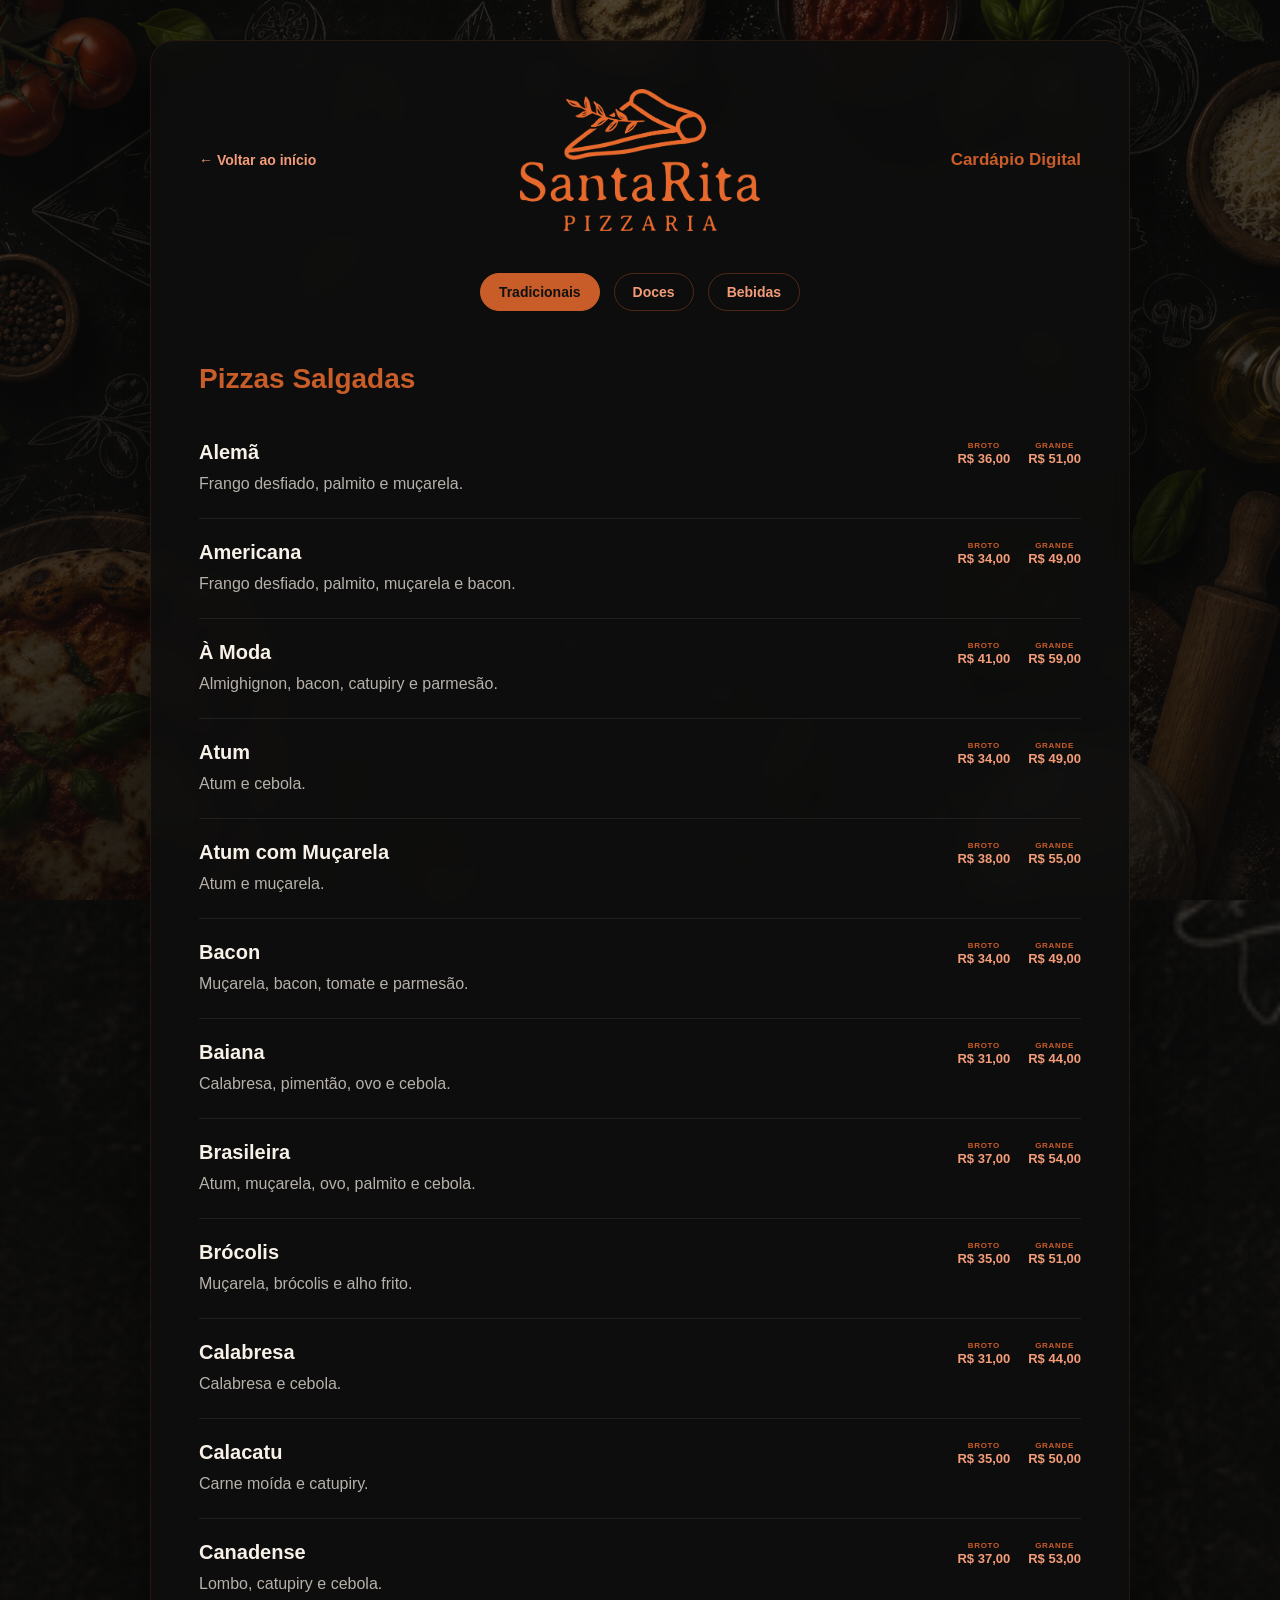
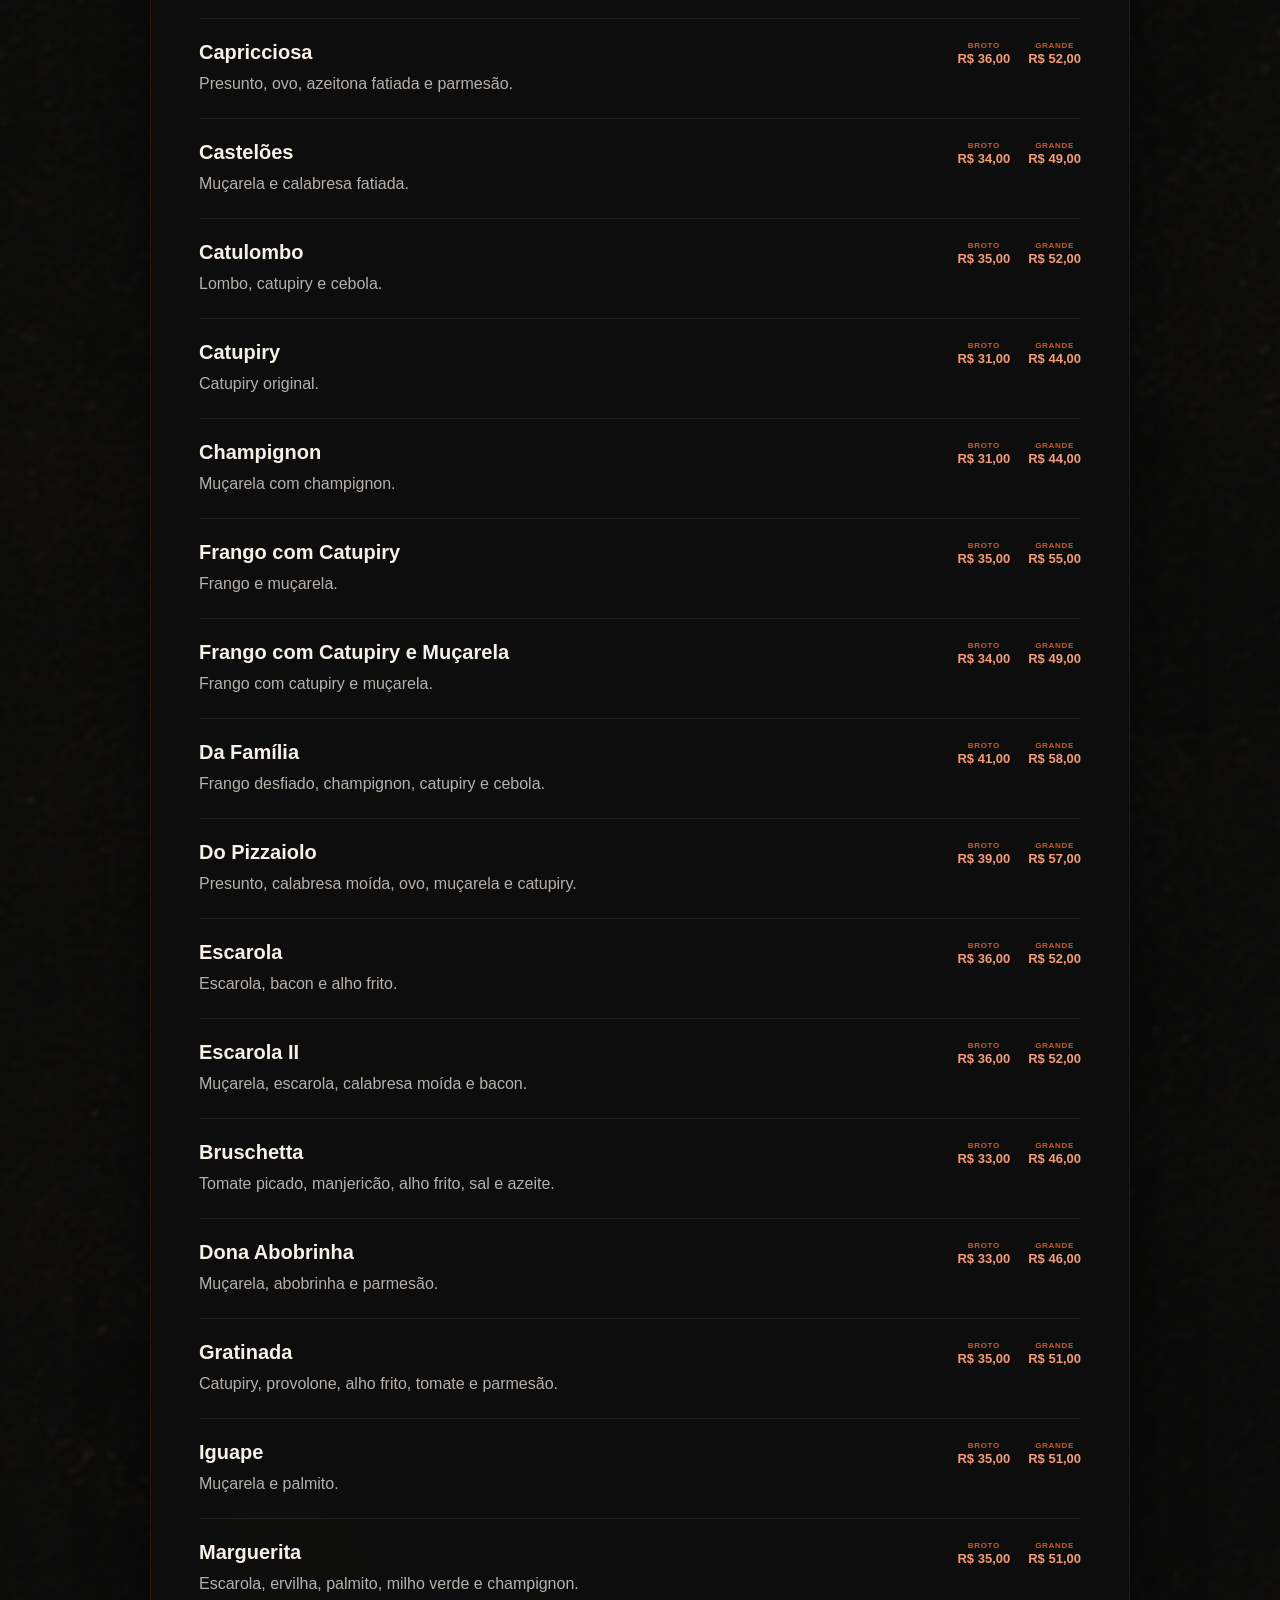
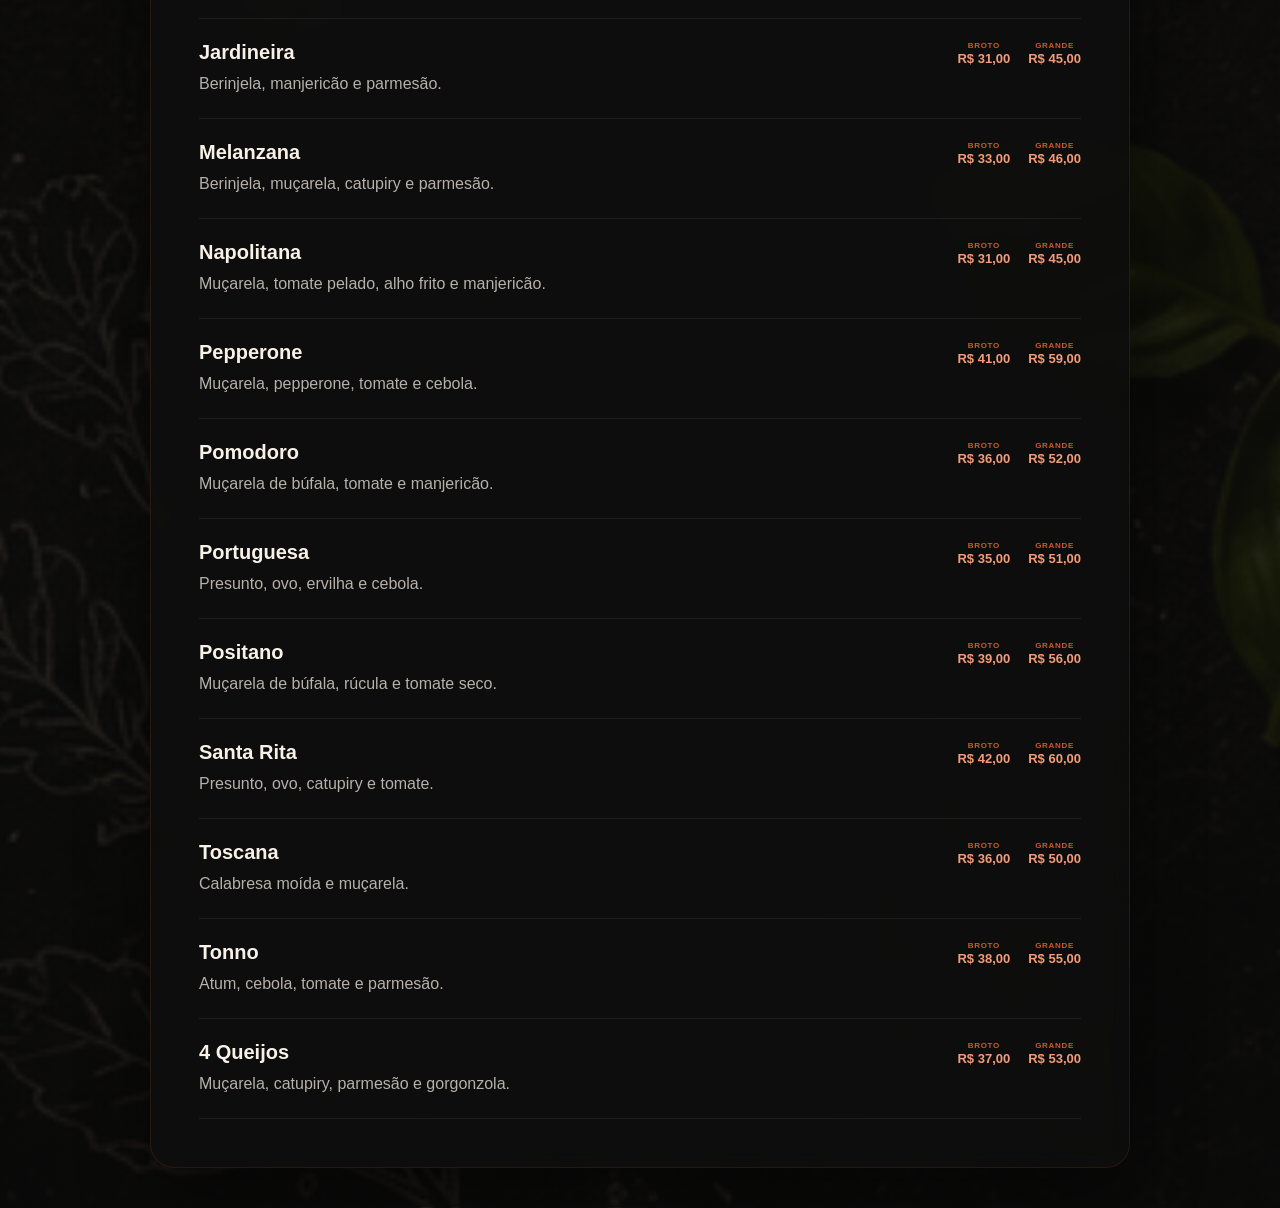
==== cardapio.html @ 5cc0e749 "Add files via upload" ====
<!DOCTYPE html>
<html lang="pt-BR">
<head>
    <meta charset="UTF-8">
    <meta name="viewport" content="width=device-width, initial-scale=1.0">
    <title>Cardápio | Santa Rita Pizzaria</title>
    <link rel="stylesheet" href="css/style.css">
    <link rel="icon" type="image/png" href="img/favicon.png">
</head>
<body>

    <main class="menu-page">
        <section class="menu-card">

            <header class="menu-header">
                <a href="index.html" class="back-link">← Voltar ao início</a>

                <img src="img/logo-branca.png" alt="Logo Pizzaria Santa Rita" class="menu-logo">

                <h1>Cardápio Digital</h1>
            </header>

            <nav class="menu-categories" aria-label="Categorias do cardápio">
                <button class="category-btn active" data-category="tradicionais">Tradicionais</button>
                <button class="category-btn" data-category="doces">Doces</button>
                <button class="category-btn" data-category="bebidas">Bebidas</button>
            </nav>

            <section id="tradicionais" class="menu-section active-section">

                <h2>Pizzas Salgadas</h2>

                <!-- Alemã -->
                <article class="menu-item">
                    <div class="menu-info">
                        <h3>Alemã</h3>
                        <p>Frango desfiado, palmito e muçarela.</p>
                    </div>

                    <div class="price-column">
                        <div class="price-box">
                            <small>Broto</small>
                            <strong>R$ 36,00</strong>
                        </div>

                        <div class="price-box">
                            <small>Grande</small>
                            <strong>R$ 51,00</strong>
                        </div>
                    </div>
                </article>

                <!-- Americana -->
                <article class="menu-item">
                    <div class="menu-info">
                        <h3>Americana</h3>
                        <p>Frango desfiado, palmito, muçarela e bacon.</p>
                    </div>

                    <div class="price-column">
                        <div class="price-box">
                            <small>Broto</small>
                            <strong>R$ 34,00</strong>
                        </div>

                        <div class="price-box">
                            <small>Grande</small>
                            <strong>R$ 49,00</strong>
                        </div>
                    </div>
                </article>

                <!-- À Moda -->
                <article class="menu-item">
                    <div class="menu-info">
                        <h3>À Moda</h3>
                        <p>Almighignon, bacon, catupiry e parmesão.</p>
                    </div>

                    <div class="price-column">
                        <div class="price-box">
                            <small>Broto</small>
                            <strong>R$ 41,00</strong>
                        </div>

                        <div class="price-box">
                            <small>Grande</small>
                            <strong>R$ 59,00</strong>
                        </div>
                    </div>
                </article>

                <!-- Atum -->
                <article class="menu-item">
                    <div class="menu-info">
                        <h3>Atum</h3>
                        <p>Atum e cebola.</p>
                    </div>

                    <div class="price-column">
                        <div class="price-box">
                            <small>Broto</small>
                            <strong>R$ 34,00</strong>
                        </div>

                        <div class="price-box">
                            <small>Grande</small>
                            <strong>R$ 49,00</strong>
                        </div>
                    </div>
                </article>

                <!-- Atum com Muçarela -->
                <article class="menu-item">
                    <div class="menu-info">
                        <h3>Atum com Muçarela</h3>
                        <p>Atum e muçarela.</p>
                    </div>

                    <div class="price-column">
                        <div class="price-box">
                            <small>Broto</small>
                            <strong>R$ 38,00</strong>
                        </div>

                        <div class="price-box">
                            <small>Grande</small>
                            <strong>R$ 55,00</strong>
                        </div>
                    </div>
                </article>

                <!-- Bacon -->
                <article class="menu-item">
                    <div class="menu-info">
                        <h3>Bacon</h3>
                        <p>Muçarela, bacon, tomate e parmesão.</p>
                    </div>

                    <div class="price-column">
                        <div class="price-box">
                            <small>Broto</small>
                            <strong>R$ 34,00</strong>
                        </div>

                        <div class="price-box">
                            <small>Grande</small>
                            <strong>R$ 49,00</strong>
                        </div>
                    </div>
                </article>

                <!-- Baiana -->
                <article class="menu-item">
                    <div class="menu-info">
                        <h3>Baiana</h3>
                        <p>Calabresa, pimentão, ovo e cebola.</p>
                    </div>

                    <div class="price-column">
                        <div class="price-box">
                            <small>Broto</small>
                            <strong>R$ 31,00</strong>
                        </div>

                        <div class="price-box">
                            <small>Grande</small>
                            <strong>R$ 44,00</strong>
                        </div>
                    </div>
                </article>

                <!-- Brasileira -->
                <article class="menu-item">
                    <div class="menu-info">
                        <h3>Brasileira</h3>
                        <p>Atum, muçarela, ovo, palmito e cebola.</p>
                    </div>

                    <div class="price-column">
                        <div class="price-box">
                            <small>Broto</small>
                            <strong>R$ 37,00</strong>
                        </div>

                        <div class="price-box">
                            <small>Grande</small>
                            <strong>R$ 54,00</strong>
                        </div>
                    </div>
                </article>

                <!-- Brócolis -->
                <article class="menu-item">
                    <div class="menu-info">
                        <h3>Brócolis</h3>
                        <p>Muçarela, brócolis e alho frito.</p>
                    </div>

                    <div class="price-column">
                        <div class="price-box">
                            <small>Broto</small>
                            <strong>R$ 35,00</strong>
                        </div>

                        <div class="price-box">
                            <small>Grande</small>
                            <strong>R$ 51,00</strong>
                        </div>
                    </div>
                </article>

                <!-- Calabresa -->
                <article class="menu-item">
                    <div class="menu-info">
                        <h3>Calabresa</h3>
                        <p>Calabresa e cebola.</p>
                    </div>

                    <div class="price-column">
                        <div class="price-box">
                            <small>Broto</small>
                            <strong>R$ 31,00</strong>
                        </div>

                        <div class="price-box">
                            <small>Grande</small>
                            <strong>R$ 44,00</strong>
                        </div>
                    </div>
                </article>

                <!-- Calacatu -->
                <article class="menu-item">
                    <div class="menu-info">
                        <h3>Calacatu</h3>
                        <p>Carne moída e catupiry.</p>
                    </div>

                    <div class="price-column">
                        <div class="price-box">
                            <small>Broto</small>
                            <strong>R$ 35,00</strong>
                        </div>

                        <div class="price-box">
                            <small>Grande</small>
                            <strong>R$ 50,00</strong>
                        </div>
                    </div>
                </article>

                <!-- Canadense -->
                <article class="menu-item">
                    <div class="menu-info">
                        <h3>Canadense</h3>
                        <p>Lombo, catupiry e cebola.</p>
                    </div>

                    <div class="price-column">
                        <div class="price-box">
                            <small>Broto</small>
                            <strong>R$ 37,00</strong>
                        </div>

                        <div class="price-box">
                            <small>Grande</small>
                            <strong>R$ 53,00</strong>
                        </div>
                    </div>
                </article>

                <!-- Capricciosa -->
                <article class="menu-item">
                    <div class="menu-info">
                        <h3>Capricciosa</h3>
                        <p>Presunto, ovo, azeitona fatiada e parmesão.</p>
                    </div>

                    <div class="price-column">
                        <div class="price-box">
                            <small>Broto</small>
                            <strong>R$ 36,00</strong>
                        </div>

                        <div class="price-box">
                            <small>Grande</small>
                            <strong>R$ 52,00</strong>
                        </div>
                    </div>
                </article>

                <!-- Castelões -->
                <article class="menu-item">
                    <div class="menu-info">
                        <h3>Castelões</h3>
                        <p>Muçarela e calabresa fatiada.</p>
                    </div>

                    <div class="price-column">
                        <div class="price-box">
                            <small>Broto</small>
                            <strong>R$ 34,00</strong>
                        </div>

                        <div class="price-box">
                            <small>Grande</small>
                            <strong>R$ 49,00</strong>
                        </div>
                    </div>
                </article>

                <!-- Catulombo -->
                <article class="menu-item">
                    <div class="menu-info">
                        <h3>Catulombo</h3>
                        <p>Lombo, catupiry e cebola.</p>
                    </div>

                    <div class="price-column">
                        <div class="price-box">
                            <small>Broto</small>
                            <strong>R$ 35,00</strong>
                        </div>

                        <div class="price-box">
                            <small>Grande</small>
                            <strong>R$ 52,00</strong>
                        </div>
                    </div>
                </article>

                <!-- Catupiry -->
                <article class="menu-item">
                    <div class="menu-info">
                        <h3>Catupiry</h3>
                        <p>Catupiry original.</p>
                    </div>

                    <div class="price-column">
                        <div class="price-box">
                            <small>Broto</small>
                            <strong>R$ 31,00</strong>
                        </div>

                        <div class="price-box">
                            <small>Grande</small>
                            <strong>R$ 44,00</strong>
                        </div>
                    </div>
                </article>

                <!-- Champignon -->
                <article class="menu-item">
                    <div class="menu-info">
                        <h3>Champignon</h3>
                        <p>Muçarela com champignon.</p>
                    </div>

                    <div class="price-column">
                        <div class="price-box">
                            <small>Broto</small>
                            <strong>R$ 31,00</strong>
                        </div>

                        <div class="price-box">
                            <small>Grande</small>
                            <strong>R$ 44,00</strong>
                        </div>
                    </div>
                </article>

                <!-- Frango com Catupiry -->
                <article class="menu-item">
                    <div class="menu-info">
                        <h3>Frango com Catupiry</h3>
                        <p>Frango e muçarela.</p>
                    </div>

                    <div class="price-column">
                        <div class="price-box">
                            <small>Broto</small>
                            <strong>R$ 35,00</strong>
                        </div>

                        <div class="price-box">
                            <small>Grande</small>
                            <strong>R$ 55,00</strong>
                        </div>
                    </div>
                </article>

                <!-- Frango com Catupiry e Muçarela -->
                <article class="menu-item">
                    <div class="menu-info">
                        <h3>Frango com Catupiry e Muçarela</h3>
                        <p>Frango com catupiry e muçarela.</p>
                    </div>

                    <div class="price-column">
                        <div class="price-box">
                            <small>Broto</small>
                            <strong>R$ 34,00</strong>
                        </div>

                        <div class="price-box">
                            <small>Grande</small>
                            <strong>R$ 49,00</strong>
                        </div>
                    </div>
                </article>

                <!-- Da Família -->
                <article class="menu-item">
                    <div class="menu-info">
                        <h3>Da Família</h3>
                        <p>Frango desfiado, champignon, catupiry e cebola.</p>
                    </div>

                    <div class="price-column">
                        <div class="price-box">
                            <small>Broto</small>
                            <strong>R$ 41,00</strong>
                        </div>

                        <div class="price-box">
                            <small>Grande</small>
                            <strong>R$ 58,00</strong>
                        </div>
                    </div>
                </article>

                <!-- Do Pizzaiolo -->
                <article class="menu-item">
                    <div class="menu-info">
                        <h3>Do Pizzaiolo</h3>
                        <p>Presunto, calabresa moída, ovo, muçarela e catupiry.</p>
                    </div>

                    <div class="price-column">
                        <div class="price-box">
                            <small>Broto</small>
                            <strong>R$ 39,00</strong>
                        </div>

                        <div class="price-box">
                            <small>Grande</small>
                            <strong>R$ 57,00</strong>
                        </div>
                    </div>
                </article>

                <!-- Escarola -->
                <article class="menu-item">
                    <div class="menu-info">
                        <h3>Escarola</h3>
                        <p>Escarola, bacon e alho frito.</p>
                    </div>

                    <div class="price-column">
                        <div class="price-box">
                            <small>Broto</small>
                            <strong>R$ 36,00</strong>
                        </div>

                        <div class="price-box">
                            <small>Grande</small>
                            <strong>R$ 52,00</strong>
                        </div>
                    </div>
                </article>

                <!-- Escarola II -->
                <article class="menu-item">
                    <div class="menu-info">
                        <h3>Escarola II</h3>
                        <p>Muçarela, escarola, calabresa moída e bacon.</p>
                    </div>

                    <div class="price-column">
                        <div class="price-box">
                            <small>Broto</small>
                            <strong>R$ 36,00</strong>
                        </div>

                        <div class="price-box">
                            <small>Grande</small>
                            <strong>R$ 52,00</strong>
                        </div>
                    </div>
                </article>

                <!-- Bruschetta -->
                <article class="menu-item">
                    <div class="menu-info">
                        <h3>Bruschetta</h3>
                        <p>Tomate picado, manjericão, alho frito, sal e azeite.</p>
                    </div>

                    <div class="price-column">
                        <div class="price-box">
                            <small>Broto</small>
                            <strong>R$ 33,00</strong>
                        </div>

                        <div class="price-box">
                            <small>Grande</small>
                            <strong>R$ 46,00</strong>
                        </div>
                    </div>
                </article>

                <!-- Dona Abobrinha -->
                <article class="menu-item">
                    <div class="menu-info">
                        <h3>Dona Abobrinha</h3>
                        <p>Muçarela, abobrinha e parmesão.</p>
                    </div>

                    <div class="price-column">
                        <div class="price-box">
                            <small>Broto</small>
                            <strong>R$ 33,00</strong>
                        </div>

                        <div class="price-box">
                            <small>Grande</small>
                            <strong>R$ 46,00</strong>
                        </div>
                    </div>
                </article>

                <!-- Gratinada -->
                <article class="menu-item">
                    <div class="menu-info">
                        <h3>Gratinada</h3>
                        <p>Catupiry, provolone, alho frito, tomate e parmesão.</p>
                    </div>

                    <div class="price-column">
                        <div class="price-box">
                            <small>Broto</small>
                            <strong>R$ 35,00</strong>
                        </div>

                        <div class="price-box">
                            <small>Grande</small>
                            <strong>R$ 51,00</strong>
                        </div>
                    </div>
                </article>

                <!-- Iguape -->
                <article class="menu-item">
                    <div class="menu-info">
                        <h3>Iguape</h3>
                        <p>Muçarela e palmito.</p>
                    </div>

                    <div class="price-column">
                        <div class="price-box">
                            <small>Broto</small>
                            <strong>R$ 35,00</strong>
                        </div>

                        <div class="price-box">
                            <small>Grande</small>
                            <strong>R$ 51,00</strong>
                        </div>
                    </div>
                </article>

                <!-- Marguerita -->
                <article class="menu-item">
                    <div class="menu-info">
                        <h3>Marguerita</h3>
                        <p>Escarola, ervilha, palmito, milho verde e champignon.</p>
                    </div>

                    <div class="price-column">
                        <div class="price-box">
                            <small>Broto</small>
                            <strong>R$ 35,00</strong>
                        </div>

                        <div class="price-box">
                            <small>Grande</small>
                            <strong>R$ 51,00</strong>
                        </div>
                    </div>
                </article>

                <!-- Jardineira -->
                <article class="menu-item">
                    <div class="menu-info">
                        <h3>Jardineira</h3>
                        <p>Berinjela, manjericão e parmesão.</p>
                    </div>

                    <div class="price-column">
                        <div class="price-box">
                            <small>Broto</small>
                            <strong>R$ 31,00</strong>
                        </div>

                        <div class="price-box">
                            <small>Grande</small>
                            <strong>R$ 45,00</strong>
                        </div>
                    </div>
                </article>

                <!-- Melanzana -->
                <article class="menu-item">
                    <div class="menu-info">
                        <h3>Melanzana</h3>
                        <p>Berinjela, muçarela, catupiry e parmesão.</p>
                    </div>

                    <div class="price-column">
                        <div class="price-box">
                            <small>Broto</small>
                            <strong>R$ 33,00</strong>
                        </div>

                        <div class="price-box">
                            <small>Grande</small>
                            <strong>R$ 46,00</strong>
                        </div>
                    </div>
                </article>

                <!-- Napolitana -->
                <article class="menu-item">
                    <div class="menu-info">
                        <h3>Napolitana</h3>
                        <p>Muçarela, tomate pelado, alho frito e manjericão.</p>
                    </div>

                    <div class="price-column">
                        <div class="price-box">
                            <small>Broto</small>
                            <strong>R$ 31,00</strong>
                        </div>

                        <div class="price-box">
                            <small>Grande</small>
                            <strong>R$ 45,00</strong>
                        </div>
                    </div>
                </article>

                <!-- Pepperone -->
                <article class="menu-item">
                    <div class="menu-info">
                        <h3>Pepperone</h3>
                        <p>Muçarela, pepperone, tomate e cebola.</p>
                    </div>

                    <div class="price-column">
                        <div class="price-box">
                            <small>Broto</small>
                            <strong>R$ 41,00</strong>
                        </div>

                        <div class="price-box">
                            <small>Grande</small>
                            <strong>R$ 59,00</strong>
                        </div>
                    </div>
                </article>

                <!-- Pomodoro -->
                <article class="menu-item">
                    <div class="menu-info">
                        <h3>Pomodoro</h3>
                        <p>Muçarela de búfala, tomate e manjericão.</p>
                    </div>

                    <div class="price-column">
                        <div class="price-box">
                            <small>Broto</small>
                            <strong>R$ 36,00</strong>
                        </div>

                        <div class="price-box">
                            <small>Grande</small>
                            <strong>R$ 52,00</strong>
                        </div>
                    </div>
                </article>

                <!-- Portuguesa -->
                <article class="menu-item">
                    <div class="menu-info">
                        <h3>Portuguesa</h3>
                        <p>Presunto, ovo, ervilha e cebola.</p>
                    </div>

                    <div class="price-column">
                        <div class="price-box">
                            <small>Broto</small>
                            <strong>R$ 35,00</strong>
                        </div>

                        <div class="price-box">
                            <small>Grande</small>
                            <strong>R$ 51,00</strong>
                        </div>
                    </div>
                </article>

                <!-- Positano -->
                <article class="menu-item">
                    <div class="menu-info">
                        <h3>Positano</h3>
                        <p>Muçarela de búfala, rúcula e tomate seco.</p>
                    </div>

                    <div class="price-column">
                        <div class="price-box">
                            <small>Broto</small>
                            <strong>R$ 39,00</strong>
                        </div>

                        <div class="price-box">
                            <small>Grande</small>
                            <strong>R$ 56,00</strong>
                        </div>
                    </div>
                </article>

                <!-- Santa Rita -->
                <article class="menu-item">
                    <div class="menu-info">
                        <h3>Santa Rita</h3>
                        <p>Presunto, ovo, catupiry e tomate.</p>
                    </div>

                    <div class="price-column">
                        <div class="price-box">
                            <small>Broto</small>
                            <strong>R$ 42,00</strong>
                        </div>

                        <div class="price-box">
                            <small>Grande</small>
                            <strong>R$ 60,00</strong>
                        </div>
                    </div>
                </article>

                <!-- Toscana -->
                <article class="menu-item">
                    <div class="menu-info">
                        <h3>Toscana</h3>
                        <p>Calabresa moída e muçarela.</p>
                    </div>

                    <div class="price-column">
                        <div class="price-box">
                            <small>Broto</small>
                            <strong>R$ 36,00</strong>
                        </div>

                        <div class="price-box">
                            <small>Grande</small>
                            <strong>R$ 50,00</strong>
                        </div>
                    </div>
                </article>

                <!-- Tonno -->
                <article class="menu-item">
                    <div class="menu-info">
                        <h3>Tonno</h3>
                        <p>Atum, cebola, tomate e parmesão.</p>
                    </div>

                    <div class="price-column">
                        <div class="price-box">
                            <small>Broto</small>
                            <strong>R$ 38,00</strong>
                        </div>

                        <div class="price-box">
                            <small>Grande</small>
                            <strong>R$ 55,00</strong>
                        </div>
                    </div>
                </article>

                <!-- 4 Queijos -->
                <article class="menu-item">
                    <div class="menu-info">
                        <h3>4 Queijos</h3>
                        <p>Muçarela, catupiry, parmesão e gorgonzola.</p>
                    </div>

                    <div class="price-column">
                        <div class="price-box">
                            <small>Broto</small>
                            <strong>R$ 37,00</strong>
                        </div>

                        <div class="price-box">
                            <small>Grande</small>
                            <strong>R$ 53,00</strong>
                        </div>
                    </div>
                </article>

            </section>

            <!-- DOCES -->

            <section id="doces" class="menu-section">

                <h2>Pizzas Doces</h2>

                <!-- Brigadeiro I -->
                <article class="menu-item">
                    <div class="menu-info">
                        <h3>Brigadeiro I</h3>
                        <p>Chocolate ao leite e granulado.</p>
                    </div>

                    <div class="price-column">

                        <div class="price-box">
                            <small>Broto</small>
                            <strong>R$ 33,00</strong>
                        </div>

                        <div class="price-box">
                            <small>Grande</small>
                            <strong>R$ 47,00</strong>
                        </div>

                    </div>
                </article>

                <!-- Brigadeiro II -->
                <article class="menu-item">
                    <div class="menu-info">
                        <h3>Brigadeiro II</h3>
                        <p>Chocolate branco e granulado.</p>
                    </div>

                    <div class="price-column">

                        <div class="price-box">
                            <small>Broto</small>
                            <strong>R$ 33,00</strong>
                        </div>

                        <div class="price-box">
                            <small>Grande</small>
                            <strong>R$ 47,00</strong>
                        </div>

                    </div>
                </article>

                <!-- Morango II -->
                <article class="menu-item">
                    <div class="menu-info">
                        <h3>Morango II</h3>
                        <p>Chocolate ao leite e morango.</p>
                    </div>

                    <div class="price-column">

                        <div class="price-box">
                            <small>Broto</small>
                            <strong>R$ 38,00</strong>
                        </div>

                        <div class="price-box">
                            <small>Grande</small>
                            <strong>R$ 54,00</strong>
                        </div>

                    </div>
                </article>

                <!-- Chocolate Branco e Morango -->
                <article class="menu-item">
                    <div class="menu-info">
                        <h3>Chocolate Branco e Morango</h3>
                    </div>

                    <div class="price-column">

                        <div class="price-box">
                            <small>Broto</small>
                            <strong>R$ 38,00</strong>
                        </div>

                        <div class="price-box">
                            <small>Grande</small>
                            <strong>R$ 56,00</strong>
                        </div>

                    </div>
                </article>

                <!-- Uva Verde II -->
                <article class="menu-item">
                    <div class="menu-info">
                        <h3>Uva Verde II</h3>
                        <p>Chocolate ao leite e uva.</p>
                    </div>

                    <div class="price-column">

                        <div class="price-box">
                            <small>Broto</small>
                            <strong>R$ 38,00</strong>
                        </div>

                        <div class="price-box">
                            <small>Grande</small>
                            <strong>R$ 56,00</strong>
                        </div>

                    </div>
                </article>

                <!-- Chocolate Branco e Uva -->
                <article class="menu-item">
                    <div class="menu-info">
                        <h3>Chocolate Branco e Uva</h3>
                    </div>

                    <div class="price-column">

                        <div class="price-box">
                            <small>Broto</small>
                            <strong>R$ 40,00</strong>
                        </div>

                        <div class="price-box">
                            <small>Grande</small>
                            <strong>R$ 58,00</strong>
                        </div>

                    </div>
                </article>

                <!-- M&M -->
                <article class="menu-item">
                    <div class="menu-info">
                        <h3>M&amp;M</h3>
                        <p>Chocolate ao leite e M&amp;M.</p>
                    </div>

                    <div class="price-column">

                        <div class="price-box">
                            <small>Broto</small>
                            <strong>R$ 33,00</strong>
                        </div>

                        <div class="price-box">
                            <small>Grande</small>
                            <strong>R$ 47,00</strong>
                        </div>

                    </div>
                </article>

                <!-- Prestígio -->
                <article class="menu-item">
                    <div class="menu-info">
                        <h3>Prestígio</h3>
                        <p>Chocolate ao leite e coco ralado.</p>
                    </div>

                    <div class="price-column">

                        <div class="price-box">
                            <small>Broto</small>
                            <strong>R$ 34,00</strong>
                        </div>

                        <div class="price-box">
                            <small>Grande</small>
                            <strong>R$ 48,00</strong>
                        </div>

                    </div>
                </article>

                <!-- Romeu e Julieta -->
                <article class="menu-item">
                    <div class="menu-info">
                        <h3>Romeu e Julieta</h3>
                        <p>Queijo e goiabada.</p>
                    </div>

                    <div class="price-column">

                        <div class="price-box">
                            <small>Broto</small>
                            <strong>R$ 38,00</strong>
                        </div>

                        <div class="price-box">
                            <small>Grande</small>
                            <strong>R$ 56,00</strong>
                        </div>

                    </div>
                </article>

                <!-- Banana -->
                <article class="menu-item">
                    <div class="menu-info">
                        <h3>Banana</h3>
                        <p>Banana, mel e canela.</p>
                    </div>

                    <div class="price-column">

                        <div class="price-box">
                            <small>Broto</small>
                            <strong>R$ 33,00</strong>
                        </div>

                        <div class="price-box">
                            <small>Grande</small>
                            <strong>R$ 47,00</strong>
                        </div>

                    </div>
                </article>

            </section>

            <!-- BEBIDAS -->

            <section id="bebidas" class="menu-section">

                <h2>Bebidas</h2>

                <!-- NÃO ALCOÓLICAS -->

                <h3 class="drink-subtitle">
                    Não Alcoólicas
                </h3>

                <article class="menu-item">

                    <div class="menu-info">
                        <h3>Água</h3>
                    </div>

                    <div class="price-column">
                        <div class="price-box">
                            <small>Valor</small>
                            <strong>R$ 4,00</strong>
                        </div>
                    </div>

                </article>

                <article class="menu-item">

                    <div class="menu-info">
                        <h3>Fanta Uva 2L</h3>
                    </div>

                    <div class="price-column">
                        <div class="price-box">
                            <small>Valor</small>
                            <strong>R$ 14,00</strong>
                        </div>
                    </div>

                </article>

                <article class="menu-item">

                    <div class="menu-info">
                        <h3>Fanta Laranja 2L</h3>
                    </div>

                    <div class="price-column">
                        <div class="price-box">
                            <small>Valor</small>
                            <strong>R$ 14,00</strong>
                        </div>
                    </div>

                </article>

                <article class="menu-item">

                    <div class="menu-info">
                        <h3>Coca-Cola 2L</h3>
                    </div>

                    <div class="price-column">
                        <div class="price-box">
                            <small>Valor</small>
                            <strong>R$ 16,00</strong>
                        </div>
                    </div>

                </article>

                <article class="menu-item">

                    <div class="menu-info">
                        <h3>Coca-Cola Zero 2L</h3>
                    </div>

                    <div class="price-column">
                        <div class="price-box">
                            <small>Valor</small>
                            <strong>R$ 16,00</strong>
                        </div>
                    </div>

                </article>

                <article class="menu-item">

                    <div class="menu-info">
                        <h3>Tubaína 2L</h3>
                    </div>

                    <div class="price-column">
                        <div class="price-box">
                            <small>Valor</small>
                            <strong>R$ 10,00</strong>
                        </div>
                    </div>

                </article>

                <article class="menu-item">

                    <div class="menu-info">
                        <h3>Dolly 2L</h3>
                    </div>

                    <div class="price-column">
                        <div class="price-box">
                            <small>Valor</small>
                            <strong>R$ 8,50</strong>
                        </div>
                    </div>

                </article>

                <article class="menu-item">

                    <div class="menu-info">
                        <h3>Guaraná Antarctica 2L</h3>
                    </div>

                    <div class="price-column">
                        <div class="price-box">
                            <small>Valor</small>
                            <strong>R$ 14,00</strong>
                        </div>
                    </div>

                </article>

                <article class="menu-item">

                    <div class="menu-info">
                        <h3>Coca-Cola 350ml</h3>
                    </div>

                    <div class="price-column">
                        <div class="price-box">
                            <small>Valor</small>
                            <strong>R$ 7,00</strong>
                        </div>
                    </div>

                </article>

                <article class="menu-item">

                    <div class="menu-info">
                        <h3>Fanta Uva 350ml</h3>
                    </div>

                    <div class="price-column">
                        <div class="price-box">
                            <small>Valor</small>
                            <strong>R$ 6,00</strong>
                        </div>
                    </div>

                </article>

                <article class="menu-item">

                    <div class="menu-info">
                        <h3>Fanta Laranja 350ml</h3>
                    </div>

                    <div class="price-column">
                        <div class="price-box">
                            <small>Valor</small>
                            <strong>R$ 6,00</strong>
                        </div>
                    </div>

                </article>

                <!-- ALCOÓLICAS -->

                <h3 class="drink-subtitle">
                    Alcoólicas
                </h3>

                <article class="menu-item">

                    <div class="menu-info">
                        <h3>Duplo Malte 350ml</h3>
                    </div>

                    <div class="price-column">
                        <div class="price-box">
                            <small>Valor</small>
                            <strong>R$ 8,50</strong>
                        </div>
                    </div>

                </article>

                <article class="menu-item">

                    <div class="menu-info">
                        <h3>Heineken 250ml</h3>
                    </div>

                    <div class="price-column">
                        <div class="price-box">
                            <small>Valor</small>
                            <strong>R$ 8,50</strong>
                        </div>
                    </div>

                </article>

                <article class="menu-item">

                    <div class="menu-info">
                        <h3>Heineken 350ml</h3>
                    </div>

                    <div class="price-column">
                        <div class="price-box">
                            <small>Valor</small>
                            <strong>R$ 9,00</strong>
                        </div>
                    </div>

                </article>

                <article class="menu-item">

                    <div class="menu-info">
                        <h3>Amstel 350ml</h3>
                    </div>

                    <div class="price-column">
                        <div class="price-box">
                            <small>Valor</small>
                            <strong>R$ 6,50</strong>
                        </div>
                    </div>

                </article>

            </section>

        </section>
    </main>

    <script src="js/cardapio.js"></script>
</body>
</html>
---- css/style.css ----
:root {
    --orange: #C95D29;
    --salmon: #F39C79;
    --dark: #292929;
    --light: #F8F1E8;
}

* {
    margin: 0;
    padding: 0;
    box-sizing: border-box;
}

body {
    min-height: 100vh;
    font-family: Arial, Helvetica, sans-serif;
    color: var(--light);
    background:
        linear-gradient(rgba(10, 10, 10, 0.68), rgba(10, 10, 10, 0.82)),
        url("../img/bg.png");
    background-size: cover;
    background-position: center;
    background-repeat: no-repeat;
}

.hub {
    min-height: 100vh;
    display: flex;
    align-items: center;
    justify-content: center;
    padding: 24px;
}

.hub-card {
    width: 100%;
    max-width: 430px;
    min-height: 620px;
    padding: 52px 28px 42px;
    text-align: center;
    background: rgba(14, 14, 14, 0.88);
    border: 1px solid rgba(201, 93, 41, 0.14);
    border-radius: 22px;
    backdrop-filter: blur(10px);
    box-shadow: 0 28px 70px rgba(0, 0, 0, 0.45);
}

.logo {
    width: 270px;
    max-width: 100%;
    margin-bottom: 32px;
    filter:
        brightness(0)
        saturate(100%)
        invert(48%)
        sepia(54%)
        saturate(1522%)
        hue-rotate(343deg)
        brightness(94%)
        contrast(92%);
}

.subtitle {
    margin-bottom: 58px;
    color: var(--orange);
    font-size: 16px;
    font-weight: 600;
    line-height: 1.4;
}

.main-button {
    display: block;
    width: 100%;
    padding: 18px 20px;
    margin-bottom: 64px;
    border-radius: 14px;
    background: var(--orange);
    color: #161616;
    font-size: 17px;
    font-weight: 800;
    letter-spacing: 1px;
    text-decoration: none;
    text-transform: uppercase;
    box-shadow: 0 10px 24px rgba(201, 93, 41, 0.18);
    transition: 0.2s ease;
}

.main-button:hover {
    background: var(--orange);
    color: #101010;
    transform: translateY(-3px);
    box-shadow:
        0 14px 30px rgba(201, 93, 41, 0.28),
        0 0 30px rgba(201, 93, 41, 0.14);
}

.links-section h1 {
    margin-bottom: 28px;
    color: var(--orange);
    font-size: 22px;
}

.links-grid {
    display: flex;
    justify-content: center;
    align-items: center;
    gap: 18px;
    flex-wrap: nowrap;
}

.link-item {
    display: flex;
    align-items: center;
    justify-content: center;
    text-decoration: none;
    transition: 0.2s ease;
}

.icon-box {
    width: 44px;
    height: 44px;
    display: flex;
    align-items: center;
    justify-content: center;
}

.icon-box img {
    max-width: 30px;
    max-height: 30px;
    width: auto;
    height: auto;
    object-fit: contain;
    transition: 0.2s ease;
    filter:
        brightness(0)
        saturate(100%)
        invert(48%)
        sepia(54%)
        saturate(1522%)
        hue-rotate(343deg)
        brightness(94%)
        contrast(92%);
}

.delivery-icon {
    max-width: 42px !important;
    max-height: 42px !important;
}

.link-item:hover {
    transform: translateY(-4px);
}

.link-item:hover img {
    transform: scale(1.08);
    filter:
        brightness(0)
        saturate(100%)
        invert(74%)
        sepia(37%)
        saturate(831%)
        hue-rotate(324deg)
        brightness(101%)
        contrast(91%);
}

@media (max-width: 480px) {
    .hub {
        padding: 18px;
    }

    .hub-card {
        max-width: 100%;
        min-height: 680px;
        padding: 58px 28px 44px;
    }

    .logo {
        width: 280px;
        margin-bottom: 34px;
    }

    .subtitle {
        margin-bottom: 58px;
        font-size: 14px;
    }

    .main-button {
        margin-bottom: 66px;
    }

    .links-grid {
        gap: 12px;
    }

    .icon-box {
        width: 42px;
        height: 42px;
    }

    .icon-box img {
        max-width: 28px;
        max-height: 28px;
    }

    .delivery-icon {
        max-width: 40px !important;
        max-height: 40px !important;
    }
}











/* ========================= */
/* CARDÁPIO */
/* ========================= */

.menu-page {
    min-height: 100vh;
    padding: 40px 24px;
    background:
        linear-gradient(rgba(10, 10, 10, 0.68), rgba(10, 10, 10, 0.82)),
        url("../img/bg.png");
    background-size: cover;
    background-position: center;
    background-attachment: fixed;
}

.menu-card {
    width: 100%;
    max-width: 980px;
    margin: 0 auto;
    padding: 48px;
    background: rgba(14, 14, 14, 0.9);
    border: 1px solid rgba(201, 93, 41, 0.14);
    border-radius: 24px;
    backdrop-filter: blur(10px);
    box-shadow: 0 28px 70px rgba(0, 0, 0, 0.45);
}

.menu-header {
    display: grid;
    grid-template-columns: 1fr auto 1fr;
    align-items: center;
    gap: 24px;
    margin-bottom: 42px;
}

.back-link {
    justify-self: start;
    color: var(--salmon);
    font-size: 14px;
    font-weight: 600;
    text-decoration: none;
    transition: 0.2s ease;
}

.back-link:hover {
    color: var(--orange);
}

.menu-logo {
    width: 240px;
    max-width: 100%;
    filter:
        brightness(0)
        saturate(100%)
        invert(48%)
        sepia(54%)
        saturate(1522%)
        hue-rotate(343deg)
        brightness(94%)
        contrast(92%);
}

.menu-header h1 {
    justify-self: end;
    color: var(--orange);
    font-size: 17px;
    font-weight: 800;
}

.menu-categories {
    display: flex;
    justify-content: center;
    flex-wrap: wrap;
    gap: 14px;
    margin-bottom: 52px;
}

.category-btn {
    padding: 10px 18px;
    border-radius: 999px;
    border: 1px solid rgba(201, 93, 41, 0.35);
    background: transparent;
    color: var(--salmon);
    font-family: inherit;
    font-size: 14px;
    font-weight: 600;
    cursor: pointer;
    transition: 0.2s ease;
}

.category-btn:hover {
    background: rgba(201, 93, 41, 0.12);
    border-color: var(--orange);
}

.category-btn.active {
    background: var(--orange);
    color: #111;
    border-color: var(--orange);
}

.menu-section {
    display: none;
}

.menu-section.active-section {
    display: block;
}

.menu-section h2 {
    margin-bottom: 24px;
    color: var(--orange);
    font-size: 28px;
}

.menu-item {
    display: grid;
    grid-template-columns: 1fr auto;
    gap: 32px;
    align-items: start;
    padding: 22px 0;
    border-bottom: 1px solid rgba(248, 241, 232, 0.08);
}

.menu-info h3 {
    margin-bottom: 8px;
    color: var(--light);
    font-size: 20px;
}

.menu-info p {
    max-width: 620px;
    color: rgba(248, 241, 232, 0.72);
    line-height: 1.5;
}

.price-column {
    min-width: 180px;
    display: flex;
    flex-direction: row;
    justify-content: flex-end;
    align-items: flex-start;
    gap: 18px;
}

.price-box {
    display: flex;
    flex-direction: column;
    align-items: center;
    gap: 2px;
}

.price-box small {
    color: var(--orange);
    font-size: 8px;
    font-weight: 800;
    text-transform: uppercase;
    letter-spacing: 0.7px;
}

.price-box strong {
    color: var(--salmon);
    font-size: 13px;
    font-weight: 900;
    line-height: 1;
    white-space: nowrap;
}

.drink-subtitle{
    margin-top: 36px;
    margin-bottom: 12px;

    color: var(--salmon);

    font-size: 18px;
    font-weight: 700;
}

/* RESPONSIVO CARDÁPIO */

@media (max-width: 768px) {
    .menu-page {
        padding: 20px 14px;
    }

    .menu-card {
        padding: 34px 22px;
    }

    .menu-header {
        display: flex;
        flex-direction: column;
        gap: 14px;
        text-align: center;
        margin-bottom: 36px;
    }

    .menu-logo {
        width: 220px;
        order: -1;
    }

    .menu-header h1 {
        font-size: 18px;
    }

    .menu-categories {
        gap: 10px;
        margin-bottom: 42px;
    }

    .category-btn {
        padding: 9px 14px;
        font-size: 13px;
    }

    .menu-section h2 {
        font-size: 24px;
    }

    .menu-item {
        grid-template-columns: 1fr;
        gap: 12px;
    }

    .price-column {
        min-width: 100%;
        justify-content: flex-start;
        gap: 22px;
    }

    .price-box {
        align-items: flex-start;
    }

    .back-link {
        position: fixed;
        top: 18px;
        left: 18px;

        width: 38px;
        height: 38px;

        font-size: 0;
        z-index: 10;
    }

    .back-link::before {
    content: "⟵";

    font-size: 26px;
    font-weight: 900;

    line-height: 1;
}
}
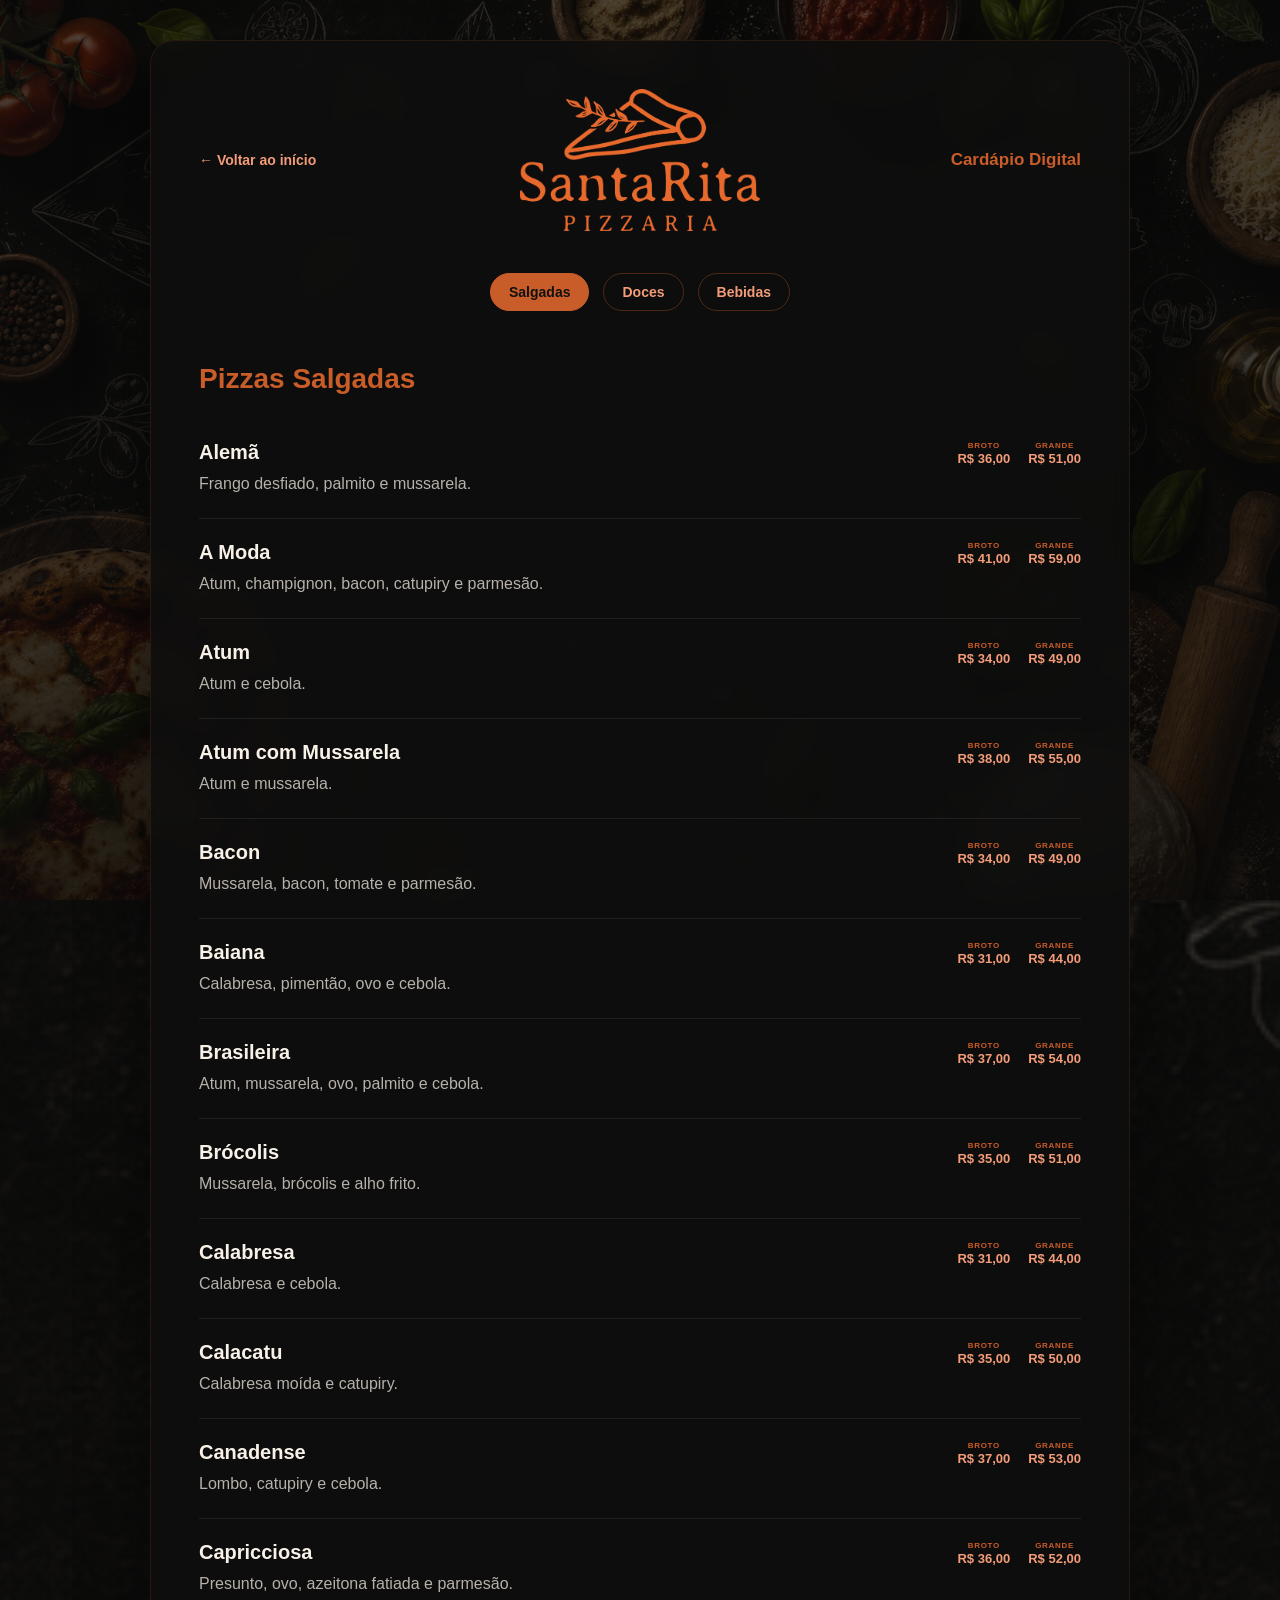
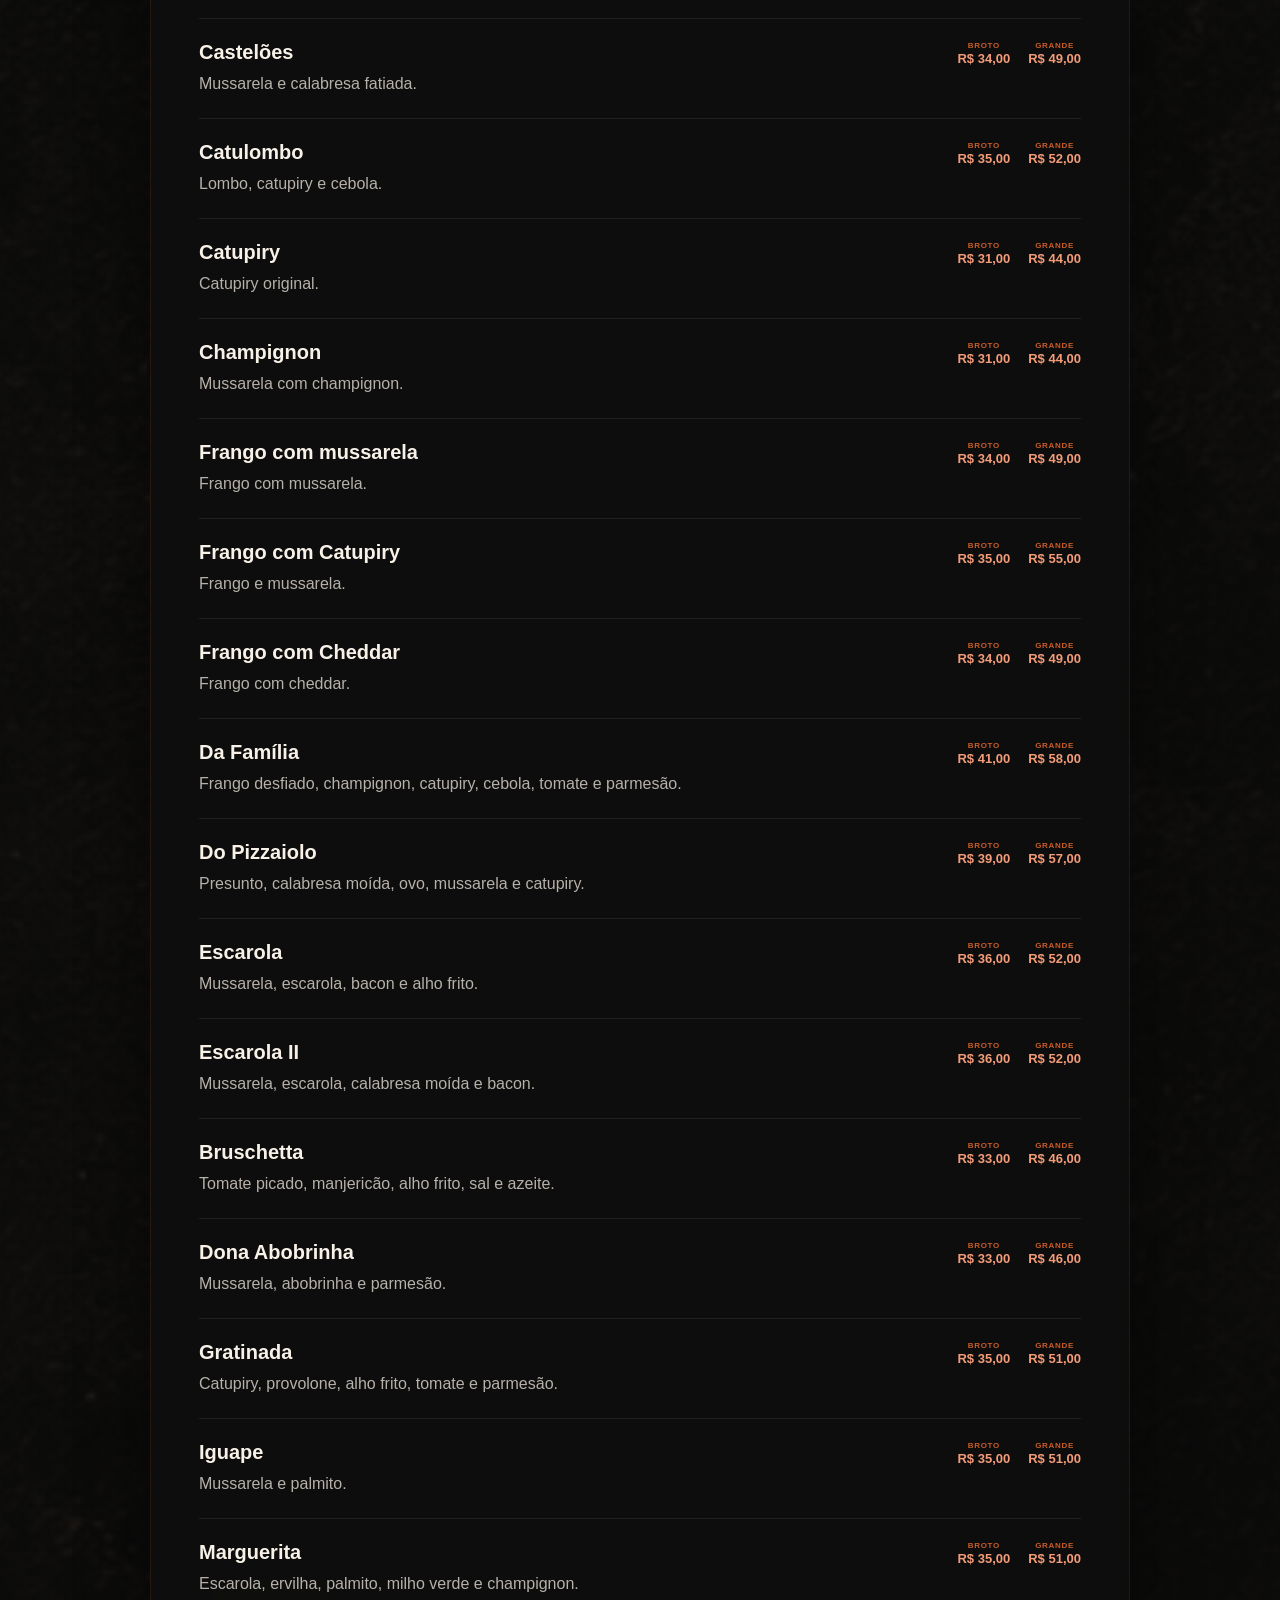
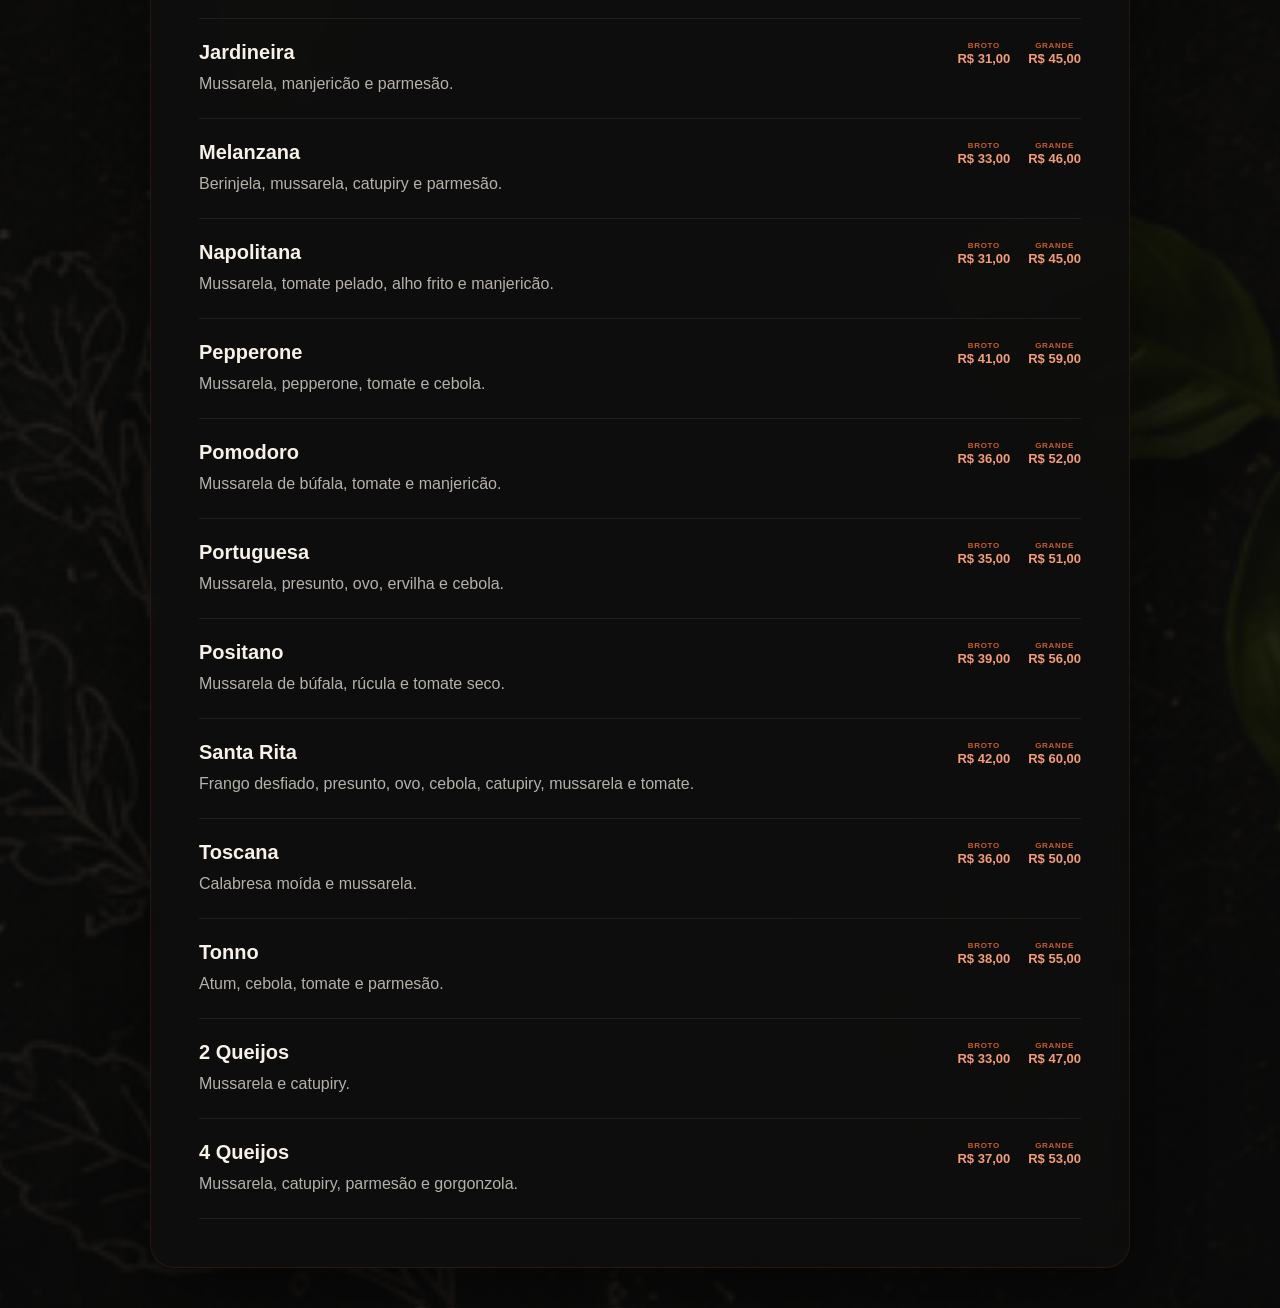
==== commit 0aa93cc6: "Add files via upload" ====
--- a/cardapio.html
+++ b/cardapio.html
@@ -21,12 +21,12 @@
             </header>
 
             <nav class="menu-categories" aria-label="Categorias do cardápio">
-                <button class="category-btn active" data-category="tradicionais">Tradicionais</button>
+                <button class="category-btn active" data-category="salgadas">Salgadas</button>
                 <button class="category-btn" data-category="doces">Doces</button>
                 <button class="category-btn" data-category="bebidas">Bebidas</button>
             </nav>
 
-            <section id="tradicionais" class="menu-section active-section">
+            <section id="salgadas" class="menu-section active-section">
 
                 <h2>Pizzas Salgadas</h2>
 
@@ -34,7 +34,7 @@
                 <article class="menu-item">
                     <div class="menu-info">
                         <h3>Alemã</h3>
-                        <p>Frango desfiado, palmito e muçarela.</p>
+                        <p>Frango desfiado, palmito e mussarela.</p>
                     </div>
 
                     <div class="price-column">
@@ -50,31 +50,11 @@
                     </div>
                 </article>
 
-                <!-- Americana -->
-                <article class="menu-item">
-                    <div class="menu-info">
-                        <h3>Americana</h3>
-                        <p>Frango desfiado, palmito, muçarela e bacon.</p>
-                    </div>
-
-                    <div class="price-column">
-                        <div class="price-box">
-                            <small>Broto</small>
-                            <strong>R$ 34,00</strong>
-                        </div>
-
-                        <div class="price-box">
-                            <small>Grande</small>
-                            <strong>R$ 49,00</strong>
-                        </div>
-                    </div>
-                </article>
-
                 <!-- À Moda -->
                 <article class="menu-item">
                     <div class="menu-info">
-                        <h3>À Moda</h3>
-                        <p>Almighignon, bacon, catupiry e parmesão.</p>
+                        <h3>A Moda</h3>
+                        <p>Atum, champignon, bacon, catupiry e parmesão.</p>
                     </div>
 
                     <div class="price-column">
@@ -110,11 +90,11 @@
                     </div>
                 </article>
 
-                <!-- Atum com Muçarela -->
-                <article class="menu-item">
-                    <div class="menu-info">
-                        <h3>Atum com Muçarela</h3>
-                        <p>Atum e muçarela.</p>
+                <!-- Atum com Mussarela -->
+                <article class="menu-item">
+                    <div class="menu-info">
+                        <h3>Atum com Mussarela</h3>
+                        <p>Atum e mussarela.</p>
                     </div>
 
                     <div class="price-column">
@@ -134,7 +114,7 @@
                 <article class="menu-item">
                     <div class="menu-info">
                         <h3>Bacon</h3>
-                        <p>Muçarela, bacon, tomate e parmesão.</p>
+                        <p>Mussarela, bacon, tomate e parmesão.</p>
                     </div>
 
                     <div class="price-column">
@@ -174,7 +154,7 @@
                 <article class="menu-item">
                     <div class="menu-info">
                         <h3>Brasileira</h3>
-                        <p>Atum, muçarela, ovo, palmito e cebola.</p>
+                        <p>Atum, mussarela, ovo, palmito e cebola.</p>
                     </div>
 
                     <div class="price-column">
@@ -194,7 +174,7 @@
                 <article class="menu-item">
                     <div class="menu-info">
                         <h3>Brócolis</h3>
-                        <p>Muçarela, brócolis e alho frito.</p>
+                        <p>Mussarela, brócolis e alho frito.</p>
                     </div>
 
                     <div class="price-column">
@@ -234,7 +214,7 @@
                 <article class="menu-item">
                     <div class="menu-info">
                         <h3>Calacatu</h3>
-                        <p>Carne moída e catupiry.</p>
+                        <p>Calabresa moída e catupiry.</p>
                     </div>
 
                     <div class="price-column">
@@ -294,7 +274,7 @@
                 <article class="menu-item">
                     <div class="menu-info">
                         <h3>Castelões</h3>
-                        <p>Muçarela e calabresa fatiada.</p>
+                        <p>Mussarela e calabresa fatiada.</p>
                     </div>
 
                     <div class="price-column">
@@ -354,7 +334,7 @@
                 <article class="menu-item">
                     <div class="menu-info">
                         <h3>Champignon</h3>
-                        <p>Muçarela com champignon.</p>
+                        <p>Mussarela com champignon.</p>
                     </div>
 
                     <div class="price-column">
@@ -370,11 +350,31 @@
                     </div>
                 </article>
 
+                <!-- Frango com mussarela -->
+                <article class="menu-item">
+                    <div class="menu-info">
+                        <h3>Frango com mussarela</h3>
+                        <p>Frango com mussarela.</p>
+                    </div>
+
+                    <div class="price-column">
+                        <div class="price-box">
+                            <small>Broto</small>
+                            <strong>R$ 34,00</strong>
+                        </div>
+
+                        <div class="price-box">
+                            <small>Grande</small>
+                            <strong>R$ 49,00</strong>
+                        </div>
+                    </div>
+                </article>
+
                 <!-- Frango com Catupiry -->
                 <article class="menu-item">
                     <div class="menu-info">
                         <h3>Frango com Catupiry</h3>
-                        <p>Frango e muçarela.</p>
+                        <p>Frango e mussarela.</p>
                     </div>
 
                     <div class="price-column">
@@ -390,11 +390,12 @@
                     </div>
                 </article>
 
-                <!-- Frango com Catupiry e Muçarela -->
-                <article class="menu-item">
-                    <div class="menu-info">
-                        <h3>Frango com Catupiry e Muçarela</h3>
-                        <p>Frango com catupiry e muçarela.</p>
+                
+                <!-- Frango com Cheddar -->
+                <article class="menu-item">
+                    <div class="menu-info">
+                        <h3>Frango com Cheddar</h3>
+                        <p>Frango com cheddar.</p>
                     </div>
 
                     <div class="price-column">
@@ -410,11 +411,12 @@
                     </div>
                 </article>
 
+
                 <!-- Da Família -->
                 <article class="menu-item">
                     <div class="menu-info">
                         <h3>Da Família</h3>
-                        <p>Frango desfiado, champignon, catupiry e cebola.</p>
+                        <p>Frango desfiado, champignon, catupiry, cebola, tomate e parmesão.</p>
                     </div>
 
                     <div class="price-column">
@@ -434,7 +436,7 @@
                 <article class="menu-item">
                     <div class="menu-info">
                         <h3>Do Pizzaiolo</h3>
-                        <p>Presunto, calabresa moída, ovo, muçarela e catupiry.</p>
+                        <p>Presunto, calabresa moída, ovo, mussarela e catupiry.</p>
                     </div>
 
                     <div class="price-column">
@@ -454,7 +456,7 @@
                 <article class="menu-item">
                     <div class="menu-info">
                         <h3>Escarola</h3>
-                        <p>Escarola, bacon e alho frito.</p>
+                        <p>Mussarela, escarola, bacon e alho frito.</p>
                     </div>
 
                     <div class="price-column">
@@ -474,7 +476,7 @@
                 <article class="menu-item">
                     <div class="menu-info">
                         <h3>Escarola II</h3>
-                        <p>Muçarela, escarola, calabresa moída e bacon.</p>
+                        <p>Mussarela, escarola, calabresa moída e bacon.</p>
                     </div>
 
                     <div class="price-column">
@@ -514,7 +516,7 @@
                 <article class="menu-item">
                     <div class="menu-info">
                         <h3>Dona Abobrinha</h3>
-                        <p>Muçarela, abobrinha e parmesão.</p>
+                        <p>Mussarela, abobrinha e parmesão.</p>
                     </div>
 
                     <div class="price-column">
@@ -554,7 +556,7 @@
                 <article class="menu-item">
                     <div class="menu-info">
                         <h3>Iguape</h3>
-                        <p>Muçarela e palmito.</p>
+                        <p>Mussarela e palmito.</p>
                     </div>
 
                     <div class="price-column">
@@ -594,7 +596,7 @@
                 <article class="menu-item">
                     <div class="menu-info">
                         <h3>Jardineira</h3>
-                        <p>Berinjela, manjericão e parmesão.</p>
+                        <p>Mussarela, manjericão e parmesão.</p>
                     </div>
 
                     <div class="price-column">
@@ -614,7 +616,7 @@
                 <article class="menu-item">
                     <div class="menu-info">
                         <h3>Melanzana</h3>
-                        <p>Berinjela, muçarela, catupiry e parmesão.</p>
+                        <p>Berinjela, mussarela, catupiry e parmesão.</p>
                     </div>
 
                     <div class="price-column">
@@ -634,7 +636,7 @@
                 <article class="menu-item">
                     <div class="menu-info">
                         <h3>Napolitana</h3>
-                        <p>Muçarela, tomate pelado, alho frito e manjericão.</p>
+                        <p>Mussarela, tomate pelado, alho frito e manjericão.</p>
                     </div>
 
                     <div class="price-column">
@@ -654,7 +656,7 @@
                 <article class="menu-item">
                     <div class="menu-info">
                         <h3>Pepperone</h3>
-                        <p>Muçarela, pepperone, tomate e cebola.</p>
+                        <p>Mussarela, pepperone, tomate e cebola.</p>
                     </div>
 
                     <div class="price-column">
@@ -674,7 +676,7 @@
                 <article class="menu-item">
                     <div class="menu-info">
                         <h3>Pomodoro</h3>
-                        <p>Muçarela de búfala, tomate e manjericão.</p>
+                        <p>Mussarela de búfala, tomate e manjericão.</p>
                     </div>
 
                     <div class="price-column">
@@ -694,7 +696,7 @@
                 <article class="menu-item">
                     <div class="menu-info">
                         <h3>Portuguesa</h3>
-                        <p>Presunto, ovo, ervilha e cebola.</p>
+                        <p>Mussarela, presunto, ovo, ervilha e cebola.</p>
                     </div>
 
                     <div class="price-column">
@@ -714,7 +716,7 @@
                 <article class="menu-item">
                     <div class="menu-info">
                         <h3>Positano</h3>
-                        <p>Muçarela de búfala, rúcula e tomate seco.</p>
+                        <p>Mussarela de búfala, rúcula e tomate seco.</p>
                     </div>
 
                     <div class="price-column">
@@ -734,7 +736,7 @@
                 <article class="menu-item">
                     <div class="menu-info">
                         <h3>Santa Rita</h3>
-                        <p>Presunto, ovo, catupiry e tomate.</p>
+                        <p>Frango desfiado, presunto, ovo, cebola, catupiry, mussarela e tomate.</p>
                     </div>
 
                     <div class="price-column">
@@ -754,7 +756,7 @@
                 <article class="menu-item">
                     <div class="menu-info">
                         <h3>Toscana</h3>
-                        <p>Calabresa moída e muçarela.</p>
+                        <p>Calabresa moída e mussarela.</p>
                     </div>
 
                     <div class="price-column">
@@ -790,11 +792,31 @@
                     </div>
                 </article>
 
+                <!-- 2 Queijos -->
+                <article class="menu-item">
+                    <div class="menu-info">
+                        <h3>2 Queijos</h3>
+                        <p>Mussarela e catupiry.</p>
+                    </div>
+
+                    <div class="price-column">
+                        <div class="price-box">
+                            <small>Broto</small>
+                            <strong>R$ 33,00</strong>
+                        </div>
+
+                        <div class="price-box">
+                            <small>Grande</small>
+                            <strong>R$ 47,00</strong>
+                        </div>
+                    </div>
+                </article>
+
                 <!-- 4 Queijos -->
                 <article class="menu-item">
                     <div class="menu-info">
                         <h3>4 Queijos</h3>
-                        <p>Muçarela, catupiry, parmesão e gorgonzola.</p>
+                        <p>Mussarela, catupiry, parmesão e gorgonzola.</p>
                     </div>
 
                     <div class="price-column">
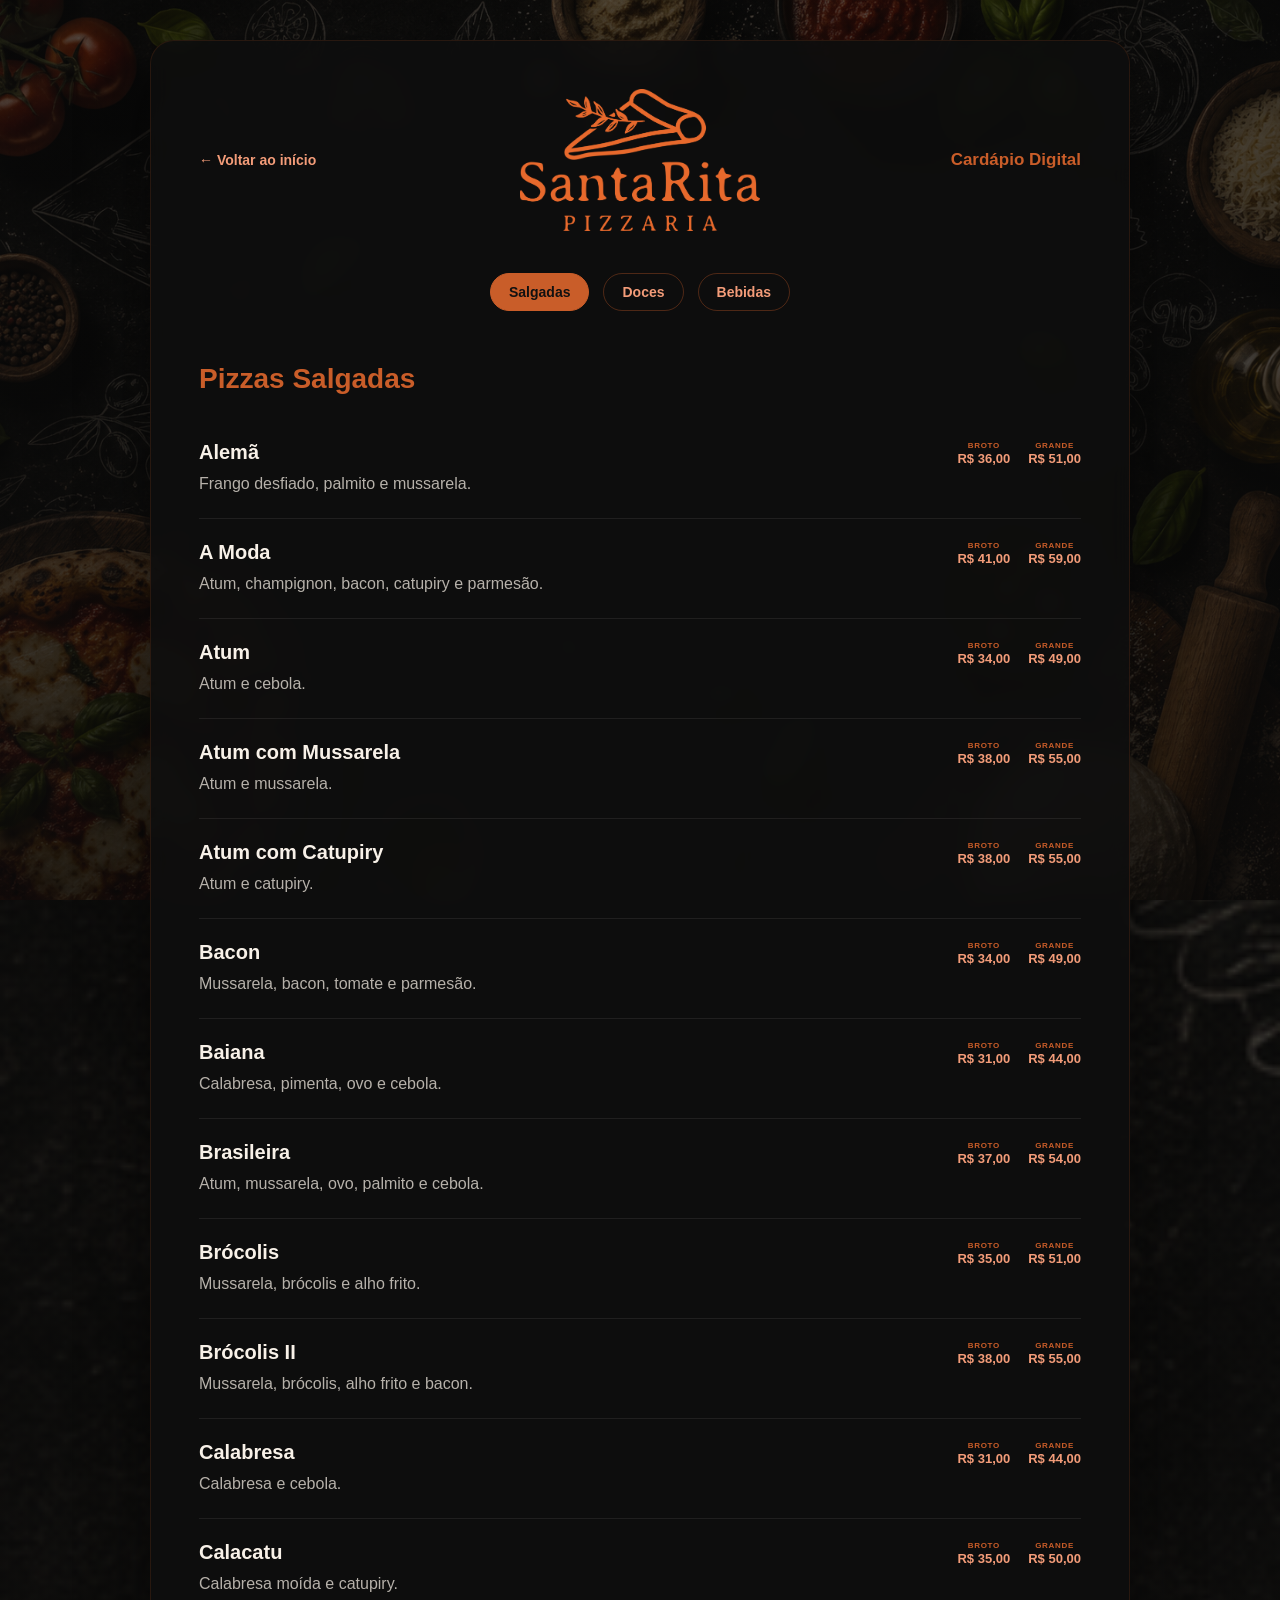
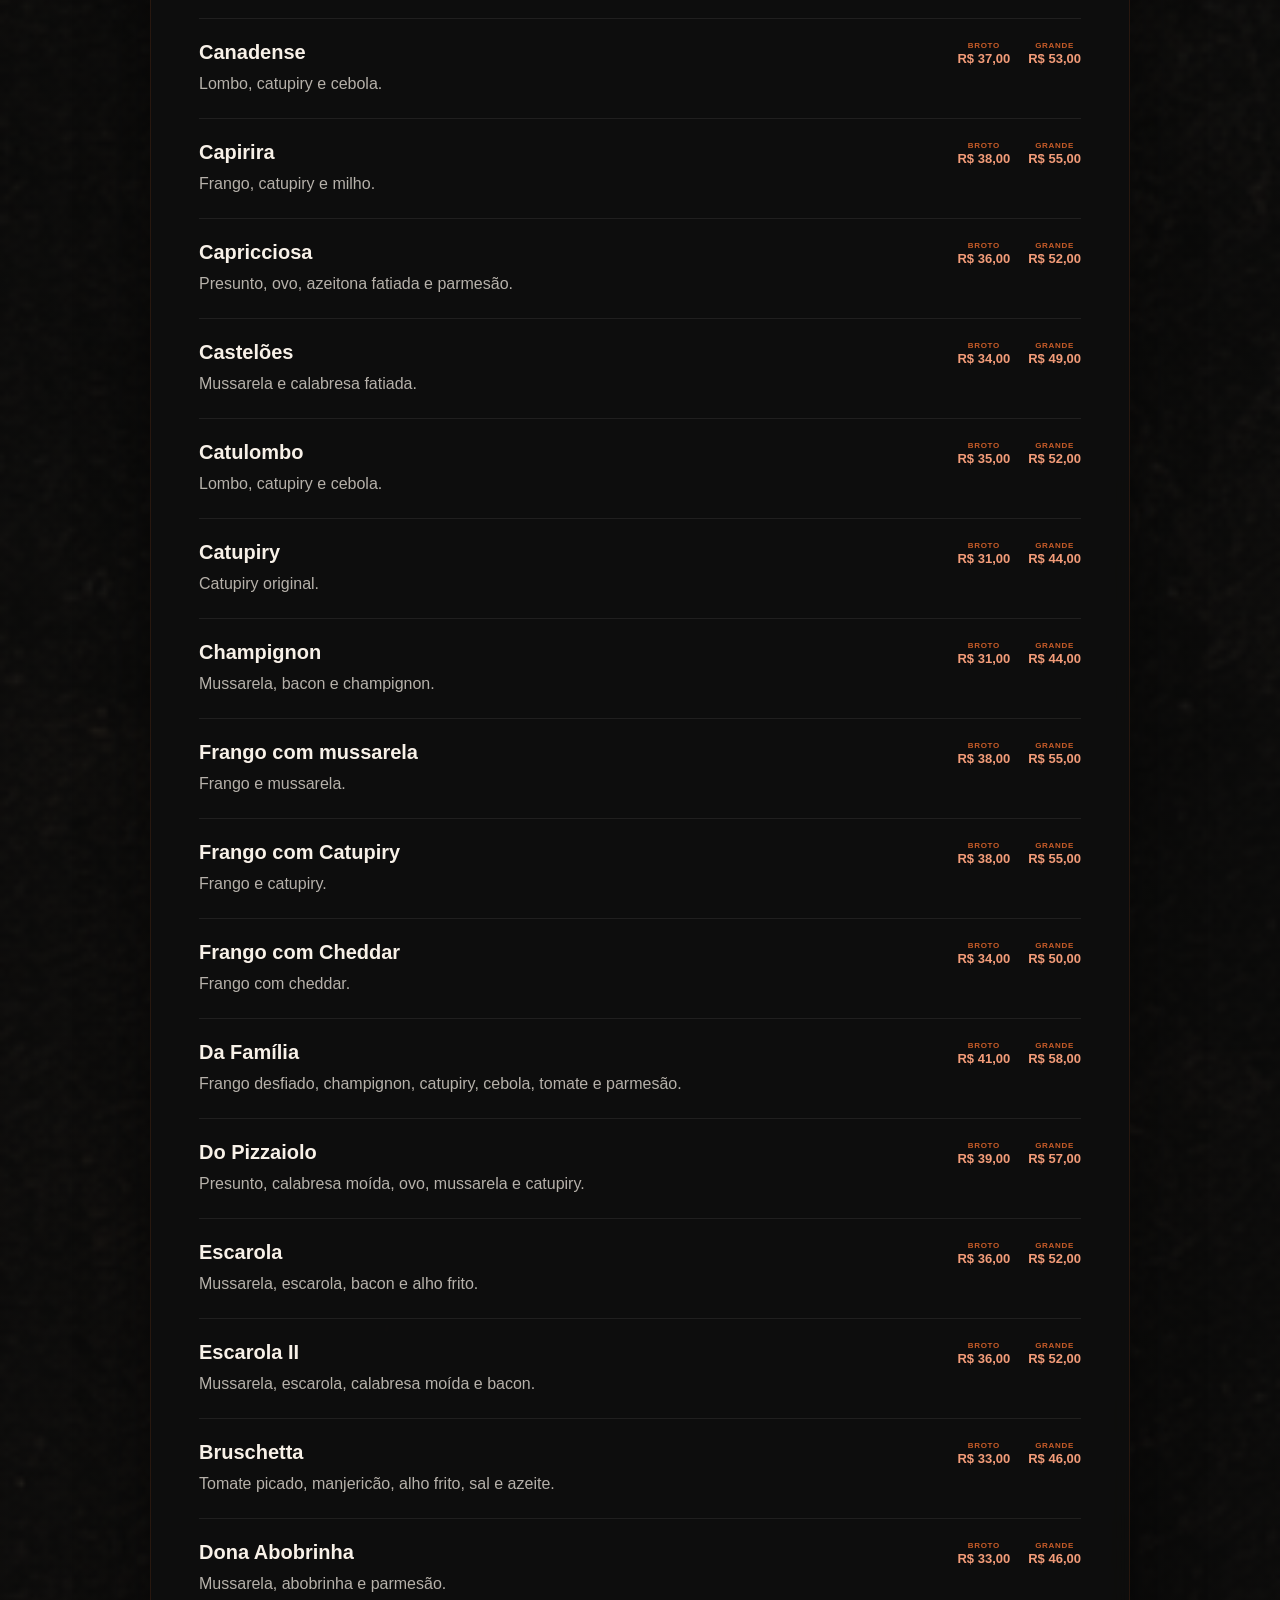
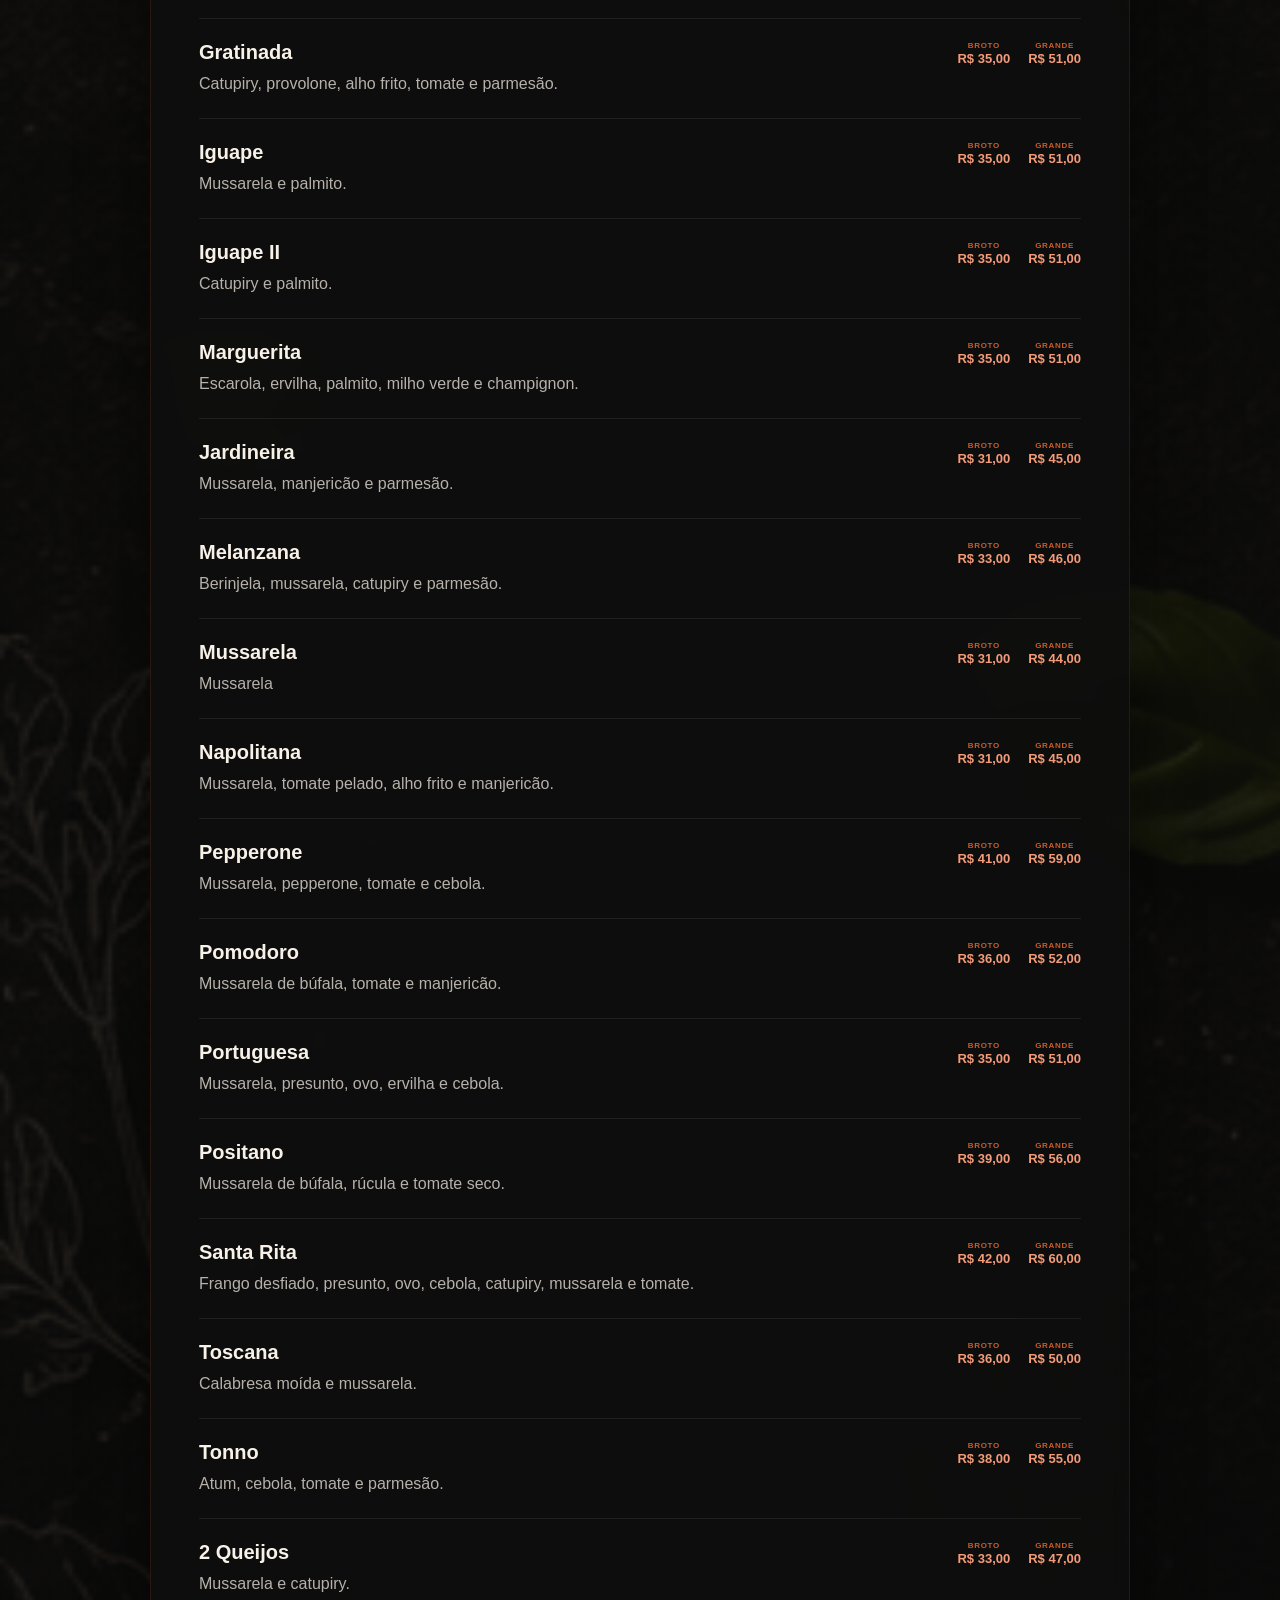
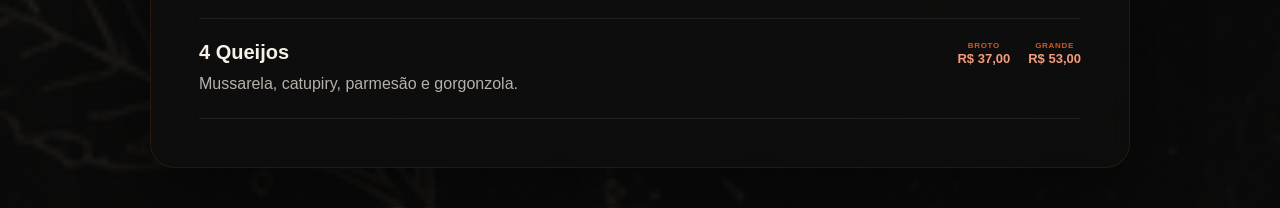
==== commit f5377fec: "Add files via upload" ====
--- a/cardapio.html
+++ b/cardapio.html
@@ -110,6 +110,26 @@
                     </div>
                 </article>
 
+                <!-- Atum com Catupiry -->
+                <article class="menu-item">
+                    <div class="menu-info">
+                        <h3>Atum com Catupiry</h3>
+                        <p>Atum e catupiry.</p>
+                    </div>
+
+                    <div class="price-column">
+                        <div class="price-box">
+                            <small>Broto</small>
+                            <strong>R$ 38,00</strong>
+                        </div>
+
+                        <div class="price-box">
+                            <small>Grande</small>
+                            <strong>R$ 55,00</strong>
+                        </div>
+                    </div>
+                </article>
+
                 <!-- Bacon -->
                 <article class="menu-item">
                     <div class="menu-info">
@@ -134,7 +154,7 @@
                 <article class="menu-item">
                     <div class="menu-info">
                         <h3>Baiana</h3>
-                        <p>Calabresa, pimentão, ovo e cebola.</p>
+                        <p>Calabresa, pimenta, ovo e cebola.</p>
                     </div>
 
                     <div class="price-column">
@@ -190,6 +210,26 @@
                     </div>
                 </article>
 
+                <!-- Brócolis II -->
+                <article class="menu-item">
+                    <div class="menu-info">
+                        <h3>Brócolis II</h3>
+                        <p>Mussarela, brócolis, alho frito e bacon.</p>
+                    </div>
+
+                    <div class="price-column">
+                        <div class="price-box">
+                            <small>Broto</small>
+                            <strong>R$ 38,00</strong>
+                        </div>
+
+                        <div class="price-box">
+                            <small>Grande</small>
+                            <strong>R$ 55,00</strong>
+                        </div>
+                    </div>
+                </article>
+
                 <!-- Calabresa -->
                 <article class="menu-item">
                     <div class="menu-info">
@@ -250,6 +290,26 @@
                     </div>
                 </article>
 
+                <!-- Capirira -->
+                <article class="menu-item">
+                    <div class="menu-info">
+                        <h3>Capirira</h3>
+                        <p>Frango, catupiry e milho.</p>
+                    </div>
+
+                    <div class="price-column">
+                        <div class="price-box">
+                            <small>Broto</small>
+                            <strong>R$ 38,00</strong>
+                        </div>
+
+                        <div class="price-box">
+                            <small>Grande</small>
+                            <strong>R$ 55,00</strong>
+                        </div>
+                    </div>
+                </article>
+
                 <!-- Capricciosa -->
                 <article class="menu-item">
                     <div class="menu-info">
@@ -334,7 +394,7 @@
                 <article class="menu-item">
                     <div class="menu-info">
                         <h3>Champignon</h3>
-                        <p>Mussarela com champignon.</p>
+                        <p>Mussarela, bacon e champignon.</p>
                     </div>
 
                     <div class="price-column">
@@ -354,18 +414,18 @@
                 <article class="menu-item">
                     <div class="menu-info">
                         <h3>Frango com mussarela</h3>
-                        <p>Frango com mussarela.</p>
-                    </div>
-
-                    <div class="price-column">
-                        <div class="price-box">
-                            <small>Broto</small>
-                            <strong>R$ 34,00</strong>
-                        </div>
-
-                        <div class="price-box">
-                            <small>Grande</small>
-                            <strong>R$ 49,00</strong>
+                        <p>Frango e mussarela.</p>
+                    </div>
+
+                    <div class="price-column">
+                        <div class="price-box">
+                            <small>Broto</small>
+                            <strong>R$ 38,00</strong>
+                        </div>
+
+                        <div class="price-box">
+                            <small>Grande</small>
+                            <strong>R$ 55,00</strong>
                         </div>
                     </div>
                 </article>
@@ -374,13 +434,13 @@
                 <article class="menu-item">
                     <div class="menu-info">
                         <h3>Frango com Catupiry</h3>
-                        <p>Frango e mussarela.</p>
-                    </div>
-
-                    <div class="price-column">
-                        <div class="price-box">
-                            <small>Broto</small>
-                            <strong>R$ 35,00</strong>
+                        <p>Frango e catupiry.</p>
+                    </div>
+
+                    <div class="price-column">
+                        <div class="price-box">
+                            <small>Broto</small>
+                            <strong>R$ 38,00</strong>
                         </div>
 
                         <div class="price-box">
@@ -406,7 +466,7 @@
 
                         <div class="price-box">
                             <small>Grande</small>
-                            <strong>R$ 49,00</strong>
+                            <strong>R$ 50,00</strong>
                         </div>
                     </div>
                 </article>
@@ -572,6 +632,26 @@
                     </div>
                 </article>
 
+                <!-- Iguape II -->
+                <article class="menu-item">
+                    <div class="menu-info">
+                        <h3>Iguape II</h3>
+                        <p>Catupiry e palmito.</p>
+                    </div>
+
+                    <div class="price-column">
+                        <div class="price-box">
+                            <small>Broto</small>
+                            <strong>R$ 35,00</strong>
+                        </div>
+
+                        <div class="price-box">
+                            <small>Grande</small>
+                            <strong>R$ 51,00</strong>
+                        </div>
+                    </div>
+                </article>
+
                 <!-- Marguerita -->
                 <article class="menu-item">
                     <div class="menu-info">
@@ -632,6 +712,26 @@
                     </div>
                 </article>
 
+                <!-- Mussarela -->
+                <article class="menu-item">
+                    <div class="menu-info">
+                        <h3>Mussarela</h3>
+                        <p>Mussarela</p>
+                    </div>
+
+                    <div class="price-column">
+                        <div class="price-box">
+                            <small>Broto</small>
+                            <strong>R$ 31,00</strong>
+                        </div>
+
+                        <div class="price-box">
+                            <small>Grande</small>
+                            <strong>R$ 44,00</strong>
+                        </div>
+                    </div>
+                </article>
+
                 <!-- Napolitana -->
                 <article class="menu-item">
                     <div class="menu-info">
@@ -884,11 +984,33 @@
                     </div>
                 </article>
 
+                <!-- Morango I -->
+                <article class="menu-item">
+                    <div class="menu-info">
+                        <h3>Morango I</h3>
+                        <p>Chocolate ao leite e morango.</p>
+                    </div>
+
+                    <div class="price-column">
+
+                        <div class="price-box">
+                            <small>Broto</small>
+                            <strong>R$ 38,00</strong>
+                        </div>
+
+                        <div class="price-box">
+                            <small>Grande</small>
+                            <strong>R$ 54,00</strong>
+                        </div>
+
+                    </div>
+                </article>
+
                 <!-- Morango II -->
                 <article class="menu-item">
                     <div class="menu-info">
                         <h3>Morango II</h3>
-                        <p>Chocolate ao leite e morango.</p>
+                        <p>Chocolate branco e morango.</p>
                     </div>
 
                     <div class="price-column">
@@ -900,16 +1022,17 @@
 
                         <div class="price-box">
                             <small>Grande</small>
-                            <strong>R$ 54,00</strong>
-                        </div>
-
-                    </div>
-                </article>
-
-                <!-- Chocolate Branco e Morango -->
-                <article class="menu-item">
-                    <div class="menu-info">
-                        <h3>Chocolate Branco e Morango</h3>
+                            <strong>R$ 56,00</strong>
+                        </div>
+
+                    </div>
+                </article>
+
+                <!-- Uva Verde I -->
+                <article class="menu-item">
+                    <div class="menu-info">
+                        <h3>Uva Verde I</h3>
+                        <p>Chocolate ao leite e uva.</p>
                     </div>
 
                     <div class="price-column">
@@ -931,7 +1054,7 @@
                 <article class="menu-item">
                     <div class="menu-info">
                         <h3>Uva Verde II</h3>
-                        <p>Chocolate ao leite e uva.</p>
+                        <p>Chocolate branco e uva.</p>
                     </div>
 
                     <div class="price-column">
@@ -944,27 +1067,6 @@
                         <div class="price-box">
                             <small>Grande</small>
                             <strong>R$ 56,00</strong>
-                        </div>
-
-                    </div>
-                </article>
-
-                <!-- Chocolate Branco e Uva -->
-                <article class="menu-item">
-                    <div class="menu-info">
-                        <h3>Chocolate Branco e Uva</h3>
-                    </div>
-
-                    <div class="price-column">
-
-                        <div class="price-box">
-                            <small>Broto</small>
-                            <strong>R$ 40,00</strong>
-                        </div>
-
-                        <div class="price-box">
-                            <small>Grande</small>
-                            <strong>R$ 58,00</strong>
                         </div>
 
                     </div>
@@ -981,12 +1083,12 @@
 
                         <div class="price-box">
                             <small>Broto</small>
-                            <strong>R$ 33,00</strong>
-                        </div>
-
-                        <div class="price-box">
-                            <small>Grande</small>
-                            <strong>R$ 47,00</strong>
+                            <strong>R$ 40,00</strong>
+                        </div>
+
+                        <div class="price-box">
+                            <small>Grande</small>
+                            <strong>R$ 58,00</strong>
                         </div>
 
                     </div>
@@ -1003,12 +1105,12 @@
 
                         <div class="price-box">
                             <small>Broto</small>
-                            <strong>R$ 34,00</strong>
-                        </div>
-
-                        <div class="price-box">
-                            <small>Grande</small>
-                            <strong>R$ 48,00</strong>
+                            <strong>R$ 33,00</strong>
+                        </div>
+
+                        <div class="price-box">
+                            <small>Grande</small>
+                            <strong>R$ 47,00</strong>
                         </div>
 
                     </div>
@@ -1019,6 +1121,28 @@
                     <div class="menu-info">
                         <h3>Romeu e Julieta</h3>
                         <p>Queijo e goiabada.</p>
+                    </div>
+
+                    <div class="price-column">
+
+                        <div class="price-box">
+                            <small>Broto</small>
+                            <strong>R$ 34,00</strong>
+                        </div>
+
+                        <div class="price-box">
+                            <small>Grande</small>
+                            <strong>R$ 48,00</strong>
+                        </div>
+
+                    </div>
+                </article>
+
+                <!-- Oreo -->
+                <article class="menu-item">
+                    <div class="menu-info">
+                        <h3>Oreo</h3>
+                        <p>Chocolate ao leite e mini bolacha Oreo.</p>
                     </div>
 
                     <div class="price-column">
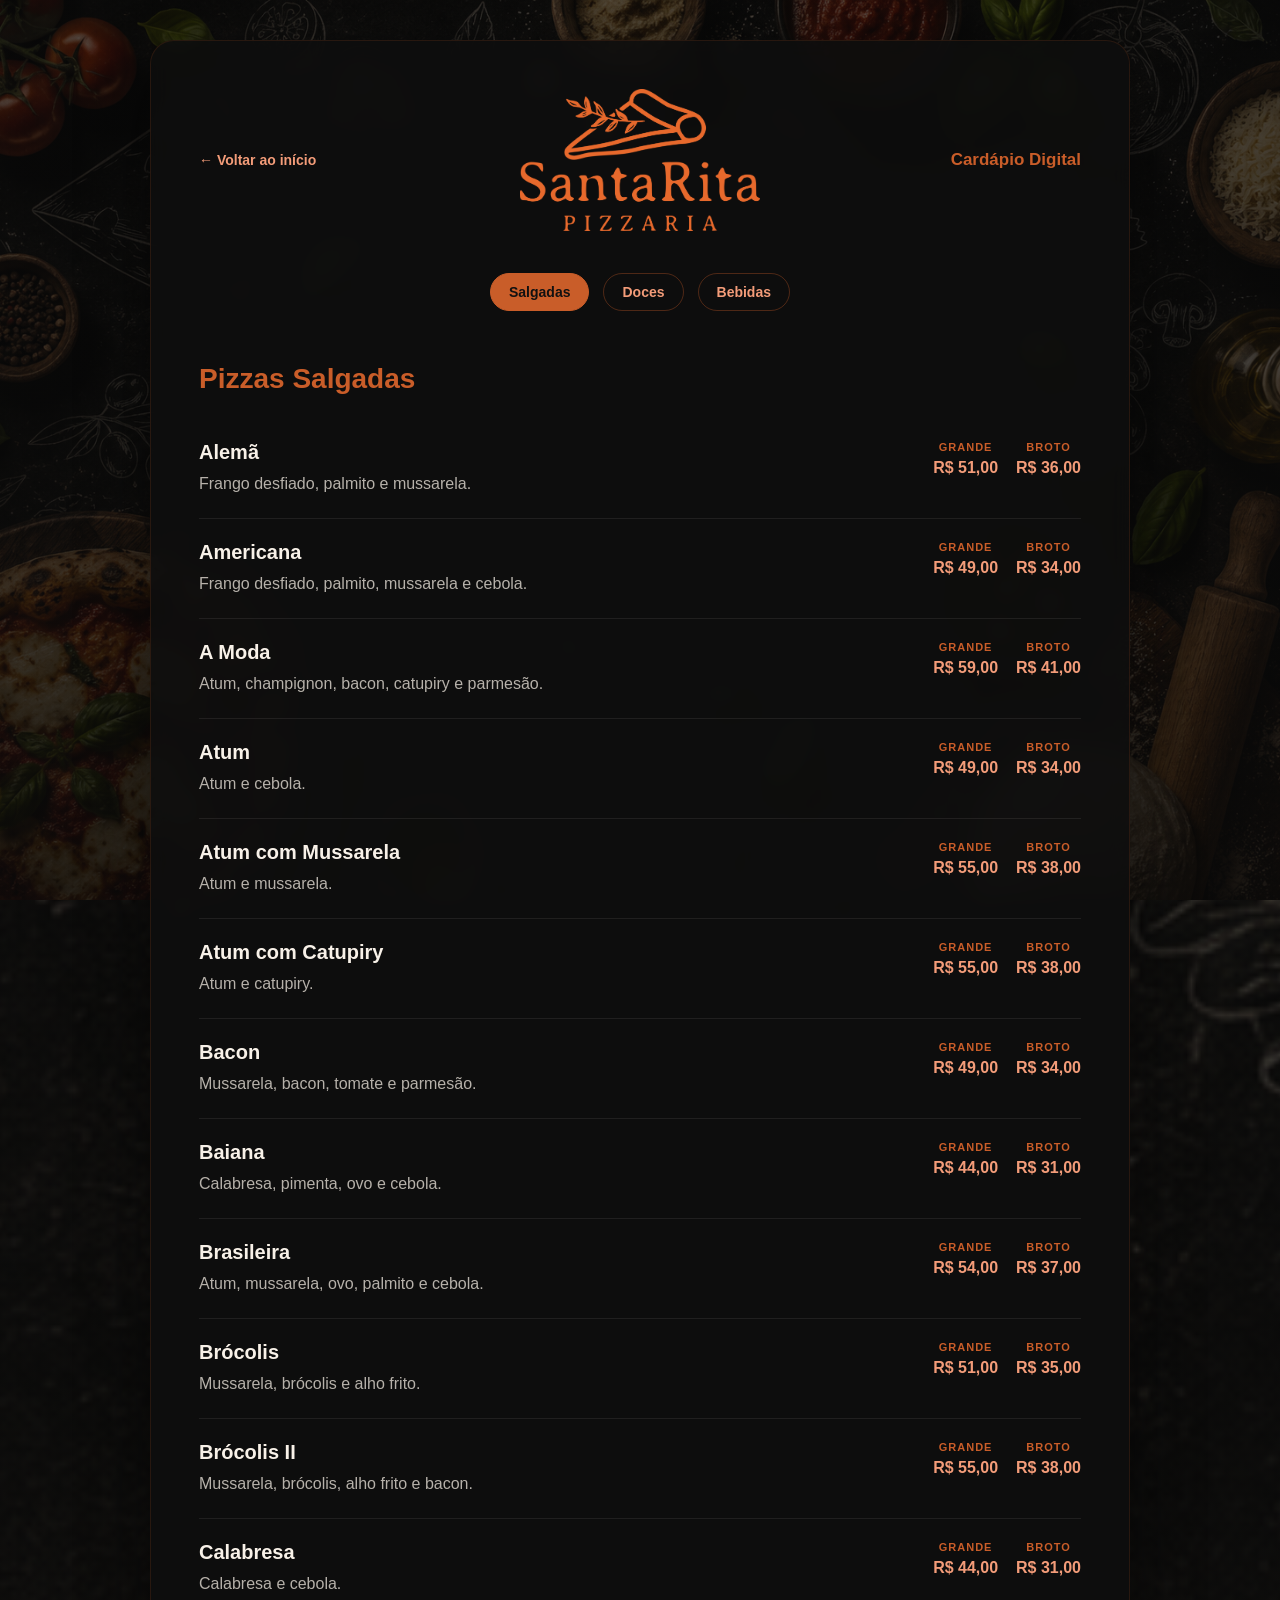
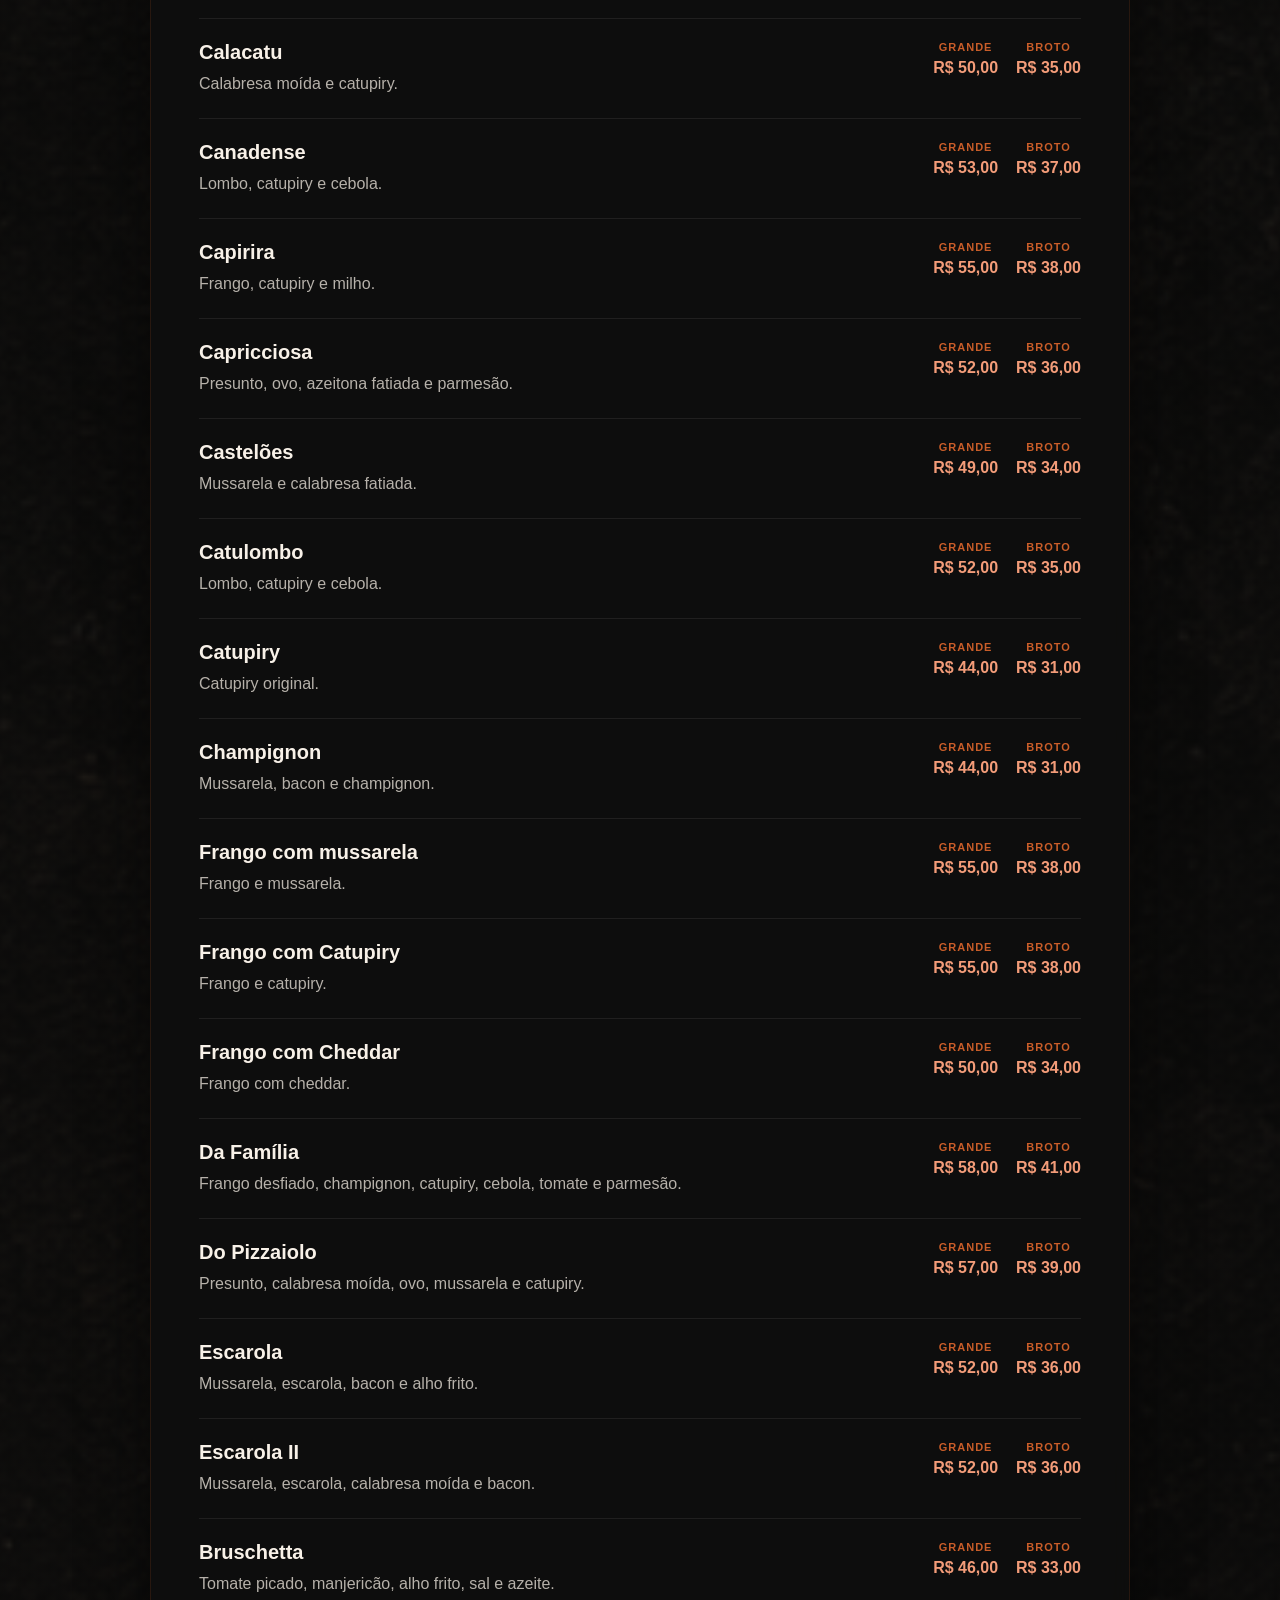
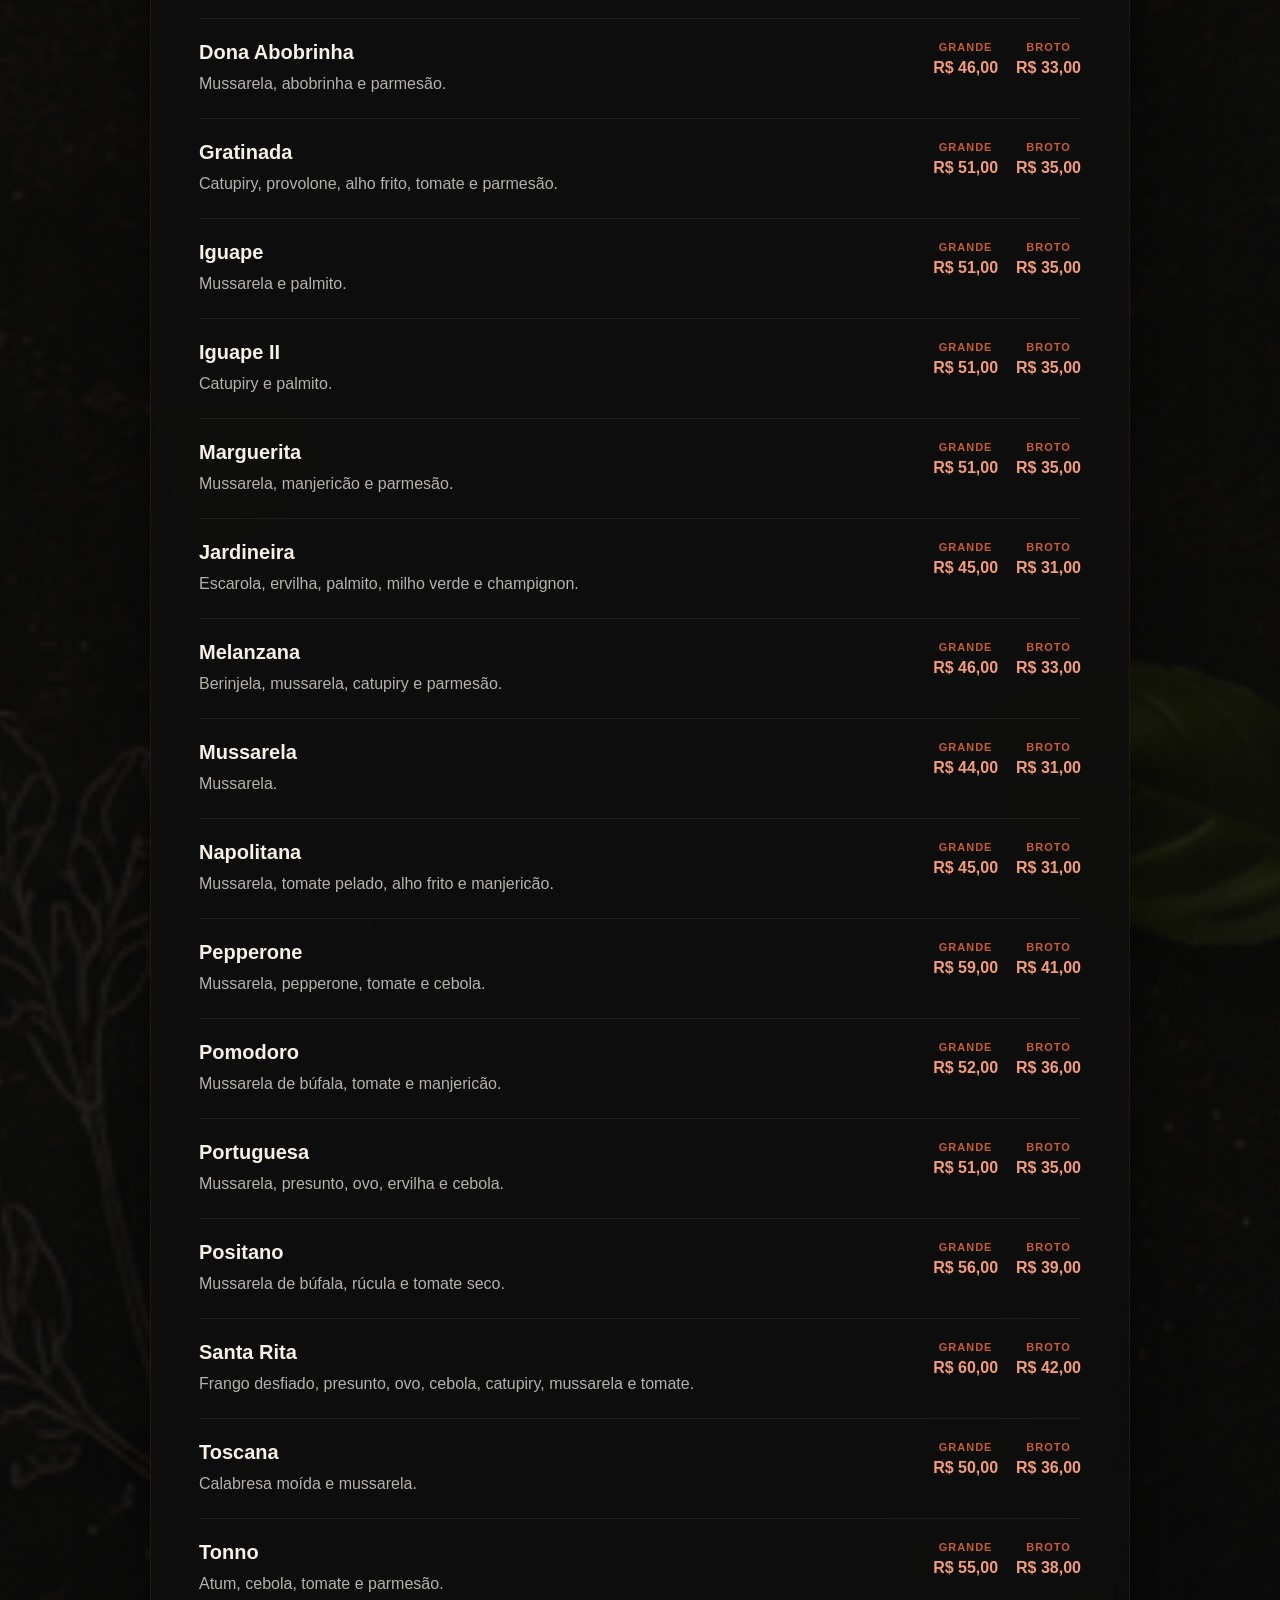
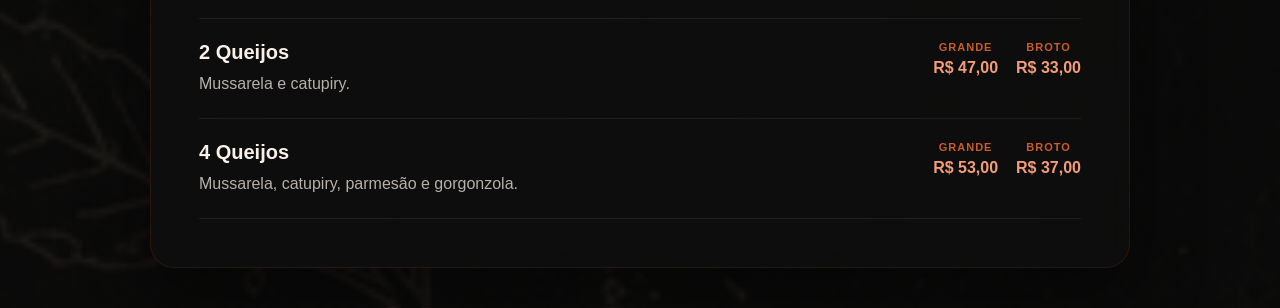
==== commit 80a9c5ed: "Add files via upload finaliza cardapio digital" ====
--- a/cardapio.html
+++ b/cardapio.html
@@ -14,9 +14,7 @@
 
             <header class="menu-header">
                 <a href="index.html" class="back-link">← Voltar ao início</a>
-
                 <img src="img/logo-branca.png" alt="Logo Pizzaria Santa Rita" class="menu-logo">
-
                 <h1>Cardápio Digital</h1>
             </header>
 
@@ -27,1406 +25,18 @@
             </nav>
 
             <section id="salgadas" class="menu-section active-section">
-
                 <h2>Pizzas Salgadas</h2>
-
-                <!-- Alemã -->
-                <article class="menu-item">
-                    <div class="menu-info">
-                        <h3>Alemã</h3>
-                        <p>Frango desfiado, palmito e mussarela.</p>
-                    </div>
-
-                    <div class="price-column">
-                        <div class="price-box">
-                            <small>Broto</small>
-                            <strong>R$ 36,00</strong>
-                        </div>
-
-                        <div class="price-box">
-                            <small>Grande</small>
-                            <strong>R$ 51,00</strong>
-                        </div>
-                    </div>
-                </article>
-
-                <!-- À Moda -->
-                <article class="menu-item">
-                    <div class="menu-info">
-                        <h3>A Moda</h3>
-                        <p>Atum, champignon, bacon, catupiry e parmesão.</p>
-                    </div>
-
-                    <div class="price-column">
-                        <div class="price-box">
-                            <small>Broto</small>
-                            <strong>R$ 41,00</strong>
-                        </div>
-
-                        <div class="price-box">
-                            <small>Grande</small>
-                            <strong>R$ 59,00</strong>
-                        </div>
-                    </div>
-                </article>
-
-                <!-- Atum -->
-                <article class="menu-item">
-                    <div class="menu-info">
-                        <h3>Atum</h3>
-                        <p>Atum e cebola.</p>
-                    </div>
-
-                    <div class="price-column">
-                        <div class="price-box">
-                            <small>Broto</small>
-                            <strong>R$ 34,00</strong>
-                        </div>
-
-                        <div class="price-box">
-                            <small>Grande</small>
-                            <strong>R$ 49,00</strong>
-                        </div>
-                    </div>
-                </article>
-
-                <!-- Atum com Mussarela -->
-                <article class="menu-item">
-                    <div class="menu-info">
-                        <h3>Atum com Mussarela</h3>
-                        <p>Atum e mussarela.</p>
-                    </div>
-
-                    <div class="price-column">
-                        <div class="price-box">
-                            <small>Broto</small>
-                            <strong>R$ 38,00</strong>
-                        </div>
-
-                        <div class="price-box">
-                            <small>Grande</small>
-                            <strong>R$ 55,00</strong>
-                        </div>
-                    </div>
-                </article>
-
-                <!-- Atum com Catupiry -->
-                <article class="menu-item">
-                    <div class="menu-info">
-                        <h3>Atum com Catupiry</h3>
-                        <p>Atum e catupiry.</p>
-                    </div>
-
-                    <div class="price-column">
-                        <div class="price-box">
-                            <small>Broto</small>
-                            <strong>R$ 38,00</strong>
-                        </div>
-
-                        <div class="price-box">
-                            <small>Grande</small>
-                            <strong>R$ 55,00</strong>
-                        </div>
-                    </div>
-                </article>
-
-                <!-- Bacon -->
-                <article class="menu-item">
-                    <div class="menu-info">
-                        <h3>Bacon</h3>
-                        <p>Mussarela, bacon, tomate e parmesão.</p>
-                    </div>
-
-                    <div class="price-column">
-                        <div class="price-box">
-                            <small>Broto</small>
-                            <strong>R$ 34,00</strong>
-                        </div>
-
-                        <div class="price-box">
-                            <small>Grande</small>
-                            <strong>R$ 49,00</strong>
-                        </div>
-                    </div>
-                </article>
-
-                <!-- Baiana -->
-                <article class="menu-item">
-                    <div class="menu-info">
-                        <h3>Baiana</h3>
-                        <p>Calabresa, pimenta, ovo e cebola.</p>
-                    </div>
-
-                    <div class="price-column">
-                        <div class="price-box">
-                            <small>Broto</small>
-                            <strong>R$ 31,00</strong>
-                        </div>
-
-                        <div class="price-box">
-                            <small>Grande</small>
-                            <strong>R$ 44,00</strong>
-                        </div>
-                    </div>
-                </article>
-
-                <!-- Brasileira -->
-                <article class="menu-item">
-                    <div class="menu-info">
-                        <h3>Brasileira</h3>
-                        <p>Atum, mussarela, ovo, palmito e cebola.</p>
-                    </div>
-
-                    <div class="price-column">
-                        <div class="price-box">
-                            <small>Broto</small>
-                            <strong>R$ 37,00</strong>
-                        </div>
-
-                        <div class="price-box">
-                            <small>Grande</small>
-                            <strong>R$ 54,00</strong>
-                        </div>
-                    </div>
-                </article>
-
-                <!-- Brócolis -->
-                <article class="menu-item">
-                    <div class="menu-info">
-                        <h3>Brócolis</h3>
-                        <p>Mussarela, brócolis e alho frito.</p>
-                    </div>
-
-                    <div class="price-column">
-                        <div class="price-box">
-                            <small>Broto</small>
-                            <strong>R$ 35,00</strong>
-                        </div>
-
-                        <div class="price-box">
-                            <small>Grande</small>
-                            <strong>R$ 51,00</strong>
-                        </div>
-                    </div>
-                </article>
-
-                <!-- Brócolis II -->
-                <article class="menu-item">
-                    <div class="menu-info">
-                        <h3>Brócolis II</h3>
-                        <p>Mussarela, brócolis, alho frito e bacon.</p>
-                    </div>
-
-                    <div class="price-column">
-                        <div class="price-box">
-                            <small>Broto</small>
-                            <strong>R$ 38,00</strong>
-                        </div>
-
-                        <div class="price-box">
-                            <small>Grande</small>
-                            <strong>R$ 55,00</strong>
-                        </div>
-                    </div>
-                </article>
-
-                <!-- Calabresa -->
-                <article class="menu-item">
-                    <div class="menu-info">
-                        <h3>Calabresa</h3>
-                        <p>Calabresa e cebola.</p>
-                    </div>
-
-                    <div class="price-column">
-                        <div class="price-box">
-                            <small>Broto</small>
-                            <strong>R$ 31,00</strong>
-                        </div>
-
-                        <div class="price-box">
-                            <small>Grande</small>
-                            <strong>R$ 44,00</strong>
-                        </div>
-                    </div>
-                </article>
-
-                <!-- Calacatu -->
-                <article class="menu-item">
-                    <div class="menu-info">
-                        <h3>Calacatu</h3>
-                        <p>Calabresa moída e catupiry.</p>
-                    </div>
-
-                    <div class="price-column">
-                        <div class="price-box">
-                            <small>Broto</small>
-                            <strong>R$ 35,00</strong>
-                        </div>
-
-                        <div class="price-box">
-                            <small>Grande</small>
-                            <strong>R$ 50,00</strong>
-                        </div>
-                    </div>
-                </article>
-
-                <!-- Canadense -->
-                <article class="menu-item">
-                    <div class="menu-info">
-                        <h3>Canadense</h3>
-                        <p>Lombo, catupiry e cebola.</p>
-                    </div>
-
-                    <div class="price-column">
-                        <div class="price-box">
-                            <small>Broto</small>
-                            <strong>R$ 37,00</strong>
-                        </div>
-
-                        <div class="price-box">
-                            <small>Grande</small>
-                            <strong>R$ 53,00</strong>
-                        </div>
-                    </div>
-                </article>
-
-                <!-- Capirira -->
-                <article class="menu-item">
-                    <div class="menu-info">
-                        <h3>Capirira</h3>
-                        <p>Frango, catupiry e milho.</p>
-                    </div>
-
-                    <div class="price-column">
-                        <div class="price-box">
-                            <small>Broto</small>
-                            <strong>R$ 38,00</strong>
-                        </div>
-
-                        <div class="price-box">
-                            <small>Grande</small>
-                            <strong>R$ 55,00</strong>
-                        </div>
-                    </div>
-                </article>
-
-                <!-- Capricciosa -->
-                <article class="menu-item">
-                    <div class="menu-info">
-                        <h3>Capricciosa</h3>
-                        <p>Presunto, ovo, azeitona fatiada e parmesão.</p>
-                    </div>
-
-                    <div class="price-column">
-                        <div class="price-box">
-                            <small>Broto</small>
-                            <strong>R$ 36,00</strong>
-                        </div>
-
-                        <div class="price-box">
-                            <small>Grande</small>
-                            <strong>R$ 52,00</strong>
-                        </div>
-                    </div>
-                </article>
-
-                <!-- Castelões -->
-                <article class="menu-item">
-                    <div class="menu-info">
-                        <h3>Castelões</h3>
-                        <p>Mussarela e calabresa fatiada.</p>
-                    </div>
-
-                    <div class="price-column">
-                        <div class="price-box">
-                            <small>Broto</small>
-                            <strong>R$ 34,00</strong>
-                        </div>
-
-                        <div class="price-box">
-                            <small>Grande</small>
-                            <strong>R$ 49,00</strong>
-                        </div>
-                    </div>
-                </article>
-
-                <!-- Catulombo -->
-                <article class="menu-item">
-                    <div class="menu-info">
-                        <h3>Catulombo</h3>
-                        <p>Lombo, catupiry e cebola.</p>
-                    </div>
-
-                    <div class="price-column">
-                        <div class="price-box">
-                            <small>Broto</small>
-                            <strong>R$ 35,00</strong>
-                        </div>
-
-                        <div class="price-box">
-                            <small>Grande</small>
-                            <strong>R$ 52,00</strong>
-                        </div>
-                    </div>
-                </article>
-
-                <!-- Catupiry -->
-                <article class="menu-item">
-                    <div class="menu-info">
-                        <h3>Catupiry</h3>
-                        <p>Catupiry original.</p>
-                    </div>
-
-                    <div class="price-column">
-                        <div class="price-box">
-                            <small>Broto</small>
-                            <strong>R$ 31,00</strong>
-                        </div>
-
-                        <div class="price-box">
-                            <small>Grande</small>
-                            <strong>R$ 44,00</strong>
-                        </div>
-                    </div>
-                </article>
-
-                <!-- Champignon -->
-                <article class="menu-item">
-                    <div class="menu-info">
-                        <h3>Champignon</h3>
-                        <p>Mussarela, bacon e champignon.</p>
-                    </div>
-
-                    <div class="price-column">
-                        <div class="price-box">
-                            <small>Broto</small>
-                            <strong>R$ 31,00</strong>
-                        </div>
-
-                        <div class="price-box">
-                            <small>Grande</small>
-                            <strong>R$ 44,00</strong>
-                        </div>
-                    </div>
-                </article>
-
-                <!-- Frango com mussarela -->
-                <article class="menu-item">
-                    <div class="menu-info">
-                        <h3>Frango com mussarela</h3>
-                        <p>Frango e mussarela.</p>
-                    </div>
-
-                    <div class="price-column">
-                        <div class="price-box">
-                            <small>Broto</small>
-                            <strong>R$ 38,00</strong>
-                        </div>
-
-                        <div class="price-box">
-                            <small>Grande</small>
-                            <strong>R$ 55,00</strong>
-                        </div>
-                    </div>
-                </article>
-
-                <!-- Frango com Catupiry -->
-                <article class="menu-item">
-                    <div class="menu-info">
-                        <h3>Frango com Catupiry</h3>
-                        <p>Frango e catupiry.</p>
-                    </div>
-
-                    <div class="price-column">
-                        <div class="price-box">
-                            <small>Broto</small>
-                            <strong>R$ 38,00</strong>
-                        </div>
-
-                        <div class="price-box">
-                            <small>Grande</small>
-                            <strong>R$ 55,00</strong>
-                        </div>
-                    </div>
-                </article>
-
-                
-                <!-- Frango com Cheddar -->
-                <article class="menu-item">
-                    <div class="menu-info">
-                        <h3>Frango com Cheddar</h3>
-                        <p>Frango com cheddar.</p>
-                    </div>
-
-                    <div class="price-column">
-                        <div class="price-box">
-                            <small>Broto</small>
-                            <strong>R$ 34,00</strong>
-                        </div>
-
-                        <div class="price-box">
-                            <small>Grande</small>
-                            <strong>R$ 50,00</strong>
-                        </div>
-                    </div>
-                </article>
-
-
-                <!-- Da Família -->
-                <article class="menu-item">
-                    <div class="menu-info">
-                        <h3>Da Família</h3>
-                        <p>Frango desfiado, champignon, catupiry, cebola, tomate e parmesão.</p>
-                    </div>
-
-                    <div class="price-column">
-                        <div class="price-box">
-                            <small>Broto</small>
-                            <strong>R$ 41,00</strong>
-                        </div>
-
-                        <div class="price-box">
-                            <small>Grande</small>
-                            <strong>R$ 58,00</strong>
-                        </div>
-                    </div>
-                </article>
-
-                <!-- Do Pizzaiolo -->
-                <article class="menu-item">
-                    <div class="menu-info">
-                        <h3>Do Pizzaiolo</h3>
-                        <p>Presunto, calabresa moída, ovo, mussarela e catupiry.</p>
-                    </div>
-
-                    <div class="price-column">
-                        <div class="price-box">
-                            <small>Broto</small>
-                            <strong>R$ 39,00</strong>
-                        </div>
-
-                        <div class="price-box">
-                            <small>Grande</small>
-                            <strong>R$ 57,00</strong>
-                        </div>
-                    </div>
-                </article>
-
-                <!-- Escarola -->
-                <article class="menu-item">
-                    <div class="menu-info">
-                        <h3>Escarola</h3>
-                        <p>Mussarela, escarola, bacon e alho frito.</p>
-                    </div>
-
-                    <div class="price-column">
-                        <div class="price-box">
-                            <small>Broto</small>
-                            <strong>R$ 36,00</strong>
-                        </div>
-
-                        <div class="price-box">
-                            <small>Grande</small>
-                            <strong>R$ 52,00</strong>
-                        </div>
-                    </div>
-                </article>
-
-                <!-- Escarola II -->
-                <article class="menu-item">
-                    <div class="menu-info">
-                        <h3>Escarola II</h3>
-                        <p>Mussarela, escarola, calabresa moída e bacon.</p>
-                    </div>
-
-                    <div class="price-column">
-                        <div class="price-box">
-                            <small>Broto</small>
-                            <strong>R$ 36,00</strong>
-                        </div>
-
-                        <div class="price-box">
-                            <small>Grande</small>
-                            <strong>R$ 52,00</strong>
-                        </div>
-                    </div>
-                </article>
-
-                <!-- Bruschetta -->
-                <article class="menu-item">
-                    <div class="menu-info">
-                        <h3>Bruschetta</h3>
-                        <p>Tomate picado, manjericão, alho frito, sal e azeite.</p>
-                    </div>
-
-                    <div class="price-column">
-                        <div class="price-box">
-                            <small>Broto</small>
-                            <strong>R$ 33,00</strong>
-                        </div>
-
-                        <div class="price-box">
-                            <small>Grande</small>
-                            <strong>R$ 46,00</strong>
-                        </div>
-                    </div>
-                </article>
-
-                <!-- Dona Abobrinha -->
-                <article class="menu-item">
-                    <div class="menu-info">
-                        <h3>Dona Abobrinha</h3>
-                        <p>Mussarela, abobrinha e parmesão.</p>
-                    </div>
-
-                    <div class="price-column">
-                        <div class="price-box">
-                            <small>Broto</small>
-                            <strong>R$ 33,00</strong>
-                        </div>
-
-                        <div class="price-box">
-                            <small>Grande</small>
-                            <strong>R$ 46,00</strong>
-                        </div>
-                    </div>
-                </article>
-
-                <!-- Gratinada -->
-                <article class="menu-item">
-                    <div class="menu-info">
-                        <h3>Gratinada</h3>
-                        <p>Catupiry, provolone, alho frito, tomate e parmesão.</p>
-                    </div>
-
-                    <div class="price-column">
-                        <div class="price-box">
-                            <small>Broto</small>
-                            <strong>R$ 35,00</strong>
-                        </div>
-
-                        <div class="price-box">
-                            <small>Grande</small>
-                            <strong>R$ 51,00</strong>
-                        </div>
-                    </div>
-                </article>
-
-                <!-- Iguape -->
-                <article class="menu-item">
-                    <div class="menu-info">
-                        <h3>Iguape</h3>
-                        <p>Mussarela e palmito.</p>
-                    </div>
-
-                    <div class="price-column">
-                        <div class="price-box">
-                            <small>Broto</small>
-                            <strong>R$ 35,00</strong>
-                        </div>
-
-                        <div class="price-box">
-                            <small>Grande</small>
-                            <strong>R$ 51,00</strong>
-                        </div>
-                    </div>
-                </article>
-
-                <!-- Iguape II -->
-                <article class="menu-item">
-                    <div class="menu-info">
-                        <h3>Iguape II</h3>
-                        <p>Catupiry e palmito.</p>
-                    </div>
-
-                    <div class="price-column">
-                        <div class="price-box">
-                            <small>Broto</small>
-                            <strong>R$ 35,00</strong>
-                        </div>
-
-                        <div class="price-box">
-                            <small>Grande</small>
-                            <strong>R$ 51,00</strong>
-                        </div>
-                    </div>
-                </article>
-
-                <!-- Marguerita -->
-                <article class="menu-item">
-                    <div class="menu-info">
-                        <h3>Marguerita</h3>
-                        <p>Escarola, ervilha, palmito, milho verde e champignon.</p>
-                    </div>
-
-                    <div class="price-column">
-                        <div class="price-box">
-                            <small>Broto</small>
-                            <strong>R$ 35,00</strong>
-                        </div>
-
-                        <div class="price-box">
-                            <small>Grande</small>
-                            <strong>R$ 51,00</strong>
-                        </div>
-                    </div>
-                </article>
-
-                <!-- Jardineira -->
-                <article class="menu-item">
-                    <div class="menu-info">
-                        <h3>Jardineira</h3>
-                        <p>Mussarela, manjericão e parmesão.</p>
-                    </div>
-
-                    <div class="price-column">
-                        <div class="price-box">
-                            <small>Broto</small>
-                            <strong>R$ 31,00</strong>
-                        </div>
-
-                        <div class="price-box">
-                            <small>Grande</small>
-                            <strong>R$ 45,00</strong>
-                        </div>
-                    </div>
-                </article>
-
-                <!-- Melanzana -->
-                <article class="menu-item">
-                    <div class="menu-info">
-                        <h3>Melanzana</h3>
-                        <p>Berinjela, mussarela, catupiry e parmesão.</p>
-                    </div>
-
-                    <div class="price-column">
-                        <div class="price-box">
-                            <small>Broto</small>
-                            <strong>R$ 33,00</strong>
-                        </div>
-
-                        <div class="price-box">
-                            <small>Grande</small>
-                            <strong>R$ 46,00</strong>
-                        </div>
-                    </div>
-                </article>
-
-                <!-- Mussarela -->
-                <article class="menu-item">
-                    <div class="menu-info">
-                        <h3>Mussarela</h3>
-                        <p>Mussarela</p>
-                    </div>
-
-                    <div class="price-column">
-                        <div class="price-box">
-                            <small>Broto</small>
-                            <strong>R$ 31,00</strong>
-                        </div>
-
-                        <div class="price-box">
-                            <small>Grande</small>
-                            <strong>R$ 44,00</strong>
-                        </div>
-                    </div>
-                </article>
-
-                <!-- Napolitana -->
-                <article class="menu-item">
-                    <div class="menu-info">
-                        <h3>Napolitana</h3>
-                        <p>Mussarela, tomate pelado, alho frito e manjericão.</p>
-                    </div>
-
-                    <div class="price-column">
-                        <div class="price-box">
-                            <small>Broto</small>
-                            <strong>R$ 31,00</strong>
-                        </div>
-
-                        <div class="price-box">
-                            <small>Grande</small>
-                            <strong>R$ 45,00</strong>
-                        </div>
-                    </div>
-                </article>
-
-                <!-- Pepperone -->
-                <article class="menu-item">
-                    <div class="menu-info">
-                        <h3>Pepperone</h3>
-                        <p>Mussarela, pepperone, tomate e cebola.</p>
-                    </div>
-
-                    <div class="price-column">
-                        <div class="price-box">
-                            <small>Broto</small>
-                            <strong>R$ 41,00</strong>
-                        </div>
-
-                        <div class="price-box">
-                            <small>Grande</small>
-                            <strong>R$ 59,00</strong>
-                        </div>
-                    </div>
-                </article>
-
-                <!-- Pomodoro -->
-                <article class="menu-item">
-                    <div class="menu-info">
-                        <h3>Pomodoro</h3>
-                        <p>Mussarela de búfala, tomate e manjericão.</p>
-                    </div>
-
-                    <div class="price-column">
-                        <div class="price-box">
-                            <small>Broto</small>
-                            <strong>R$ 36,00</strong>
-                        </div>
-
-                        <div class="price-box">
-                            <small>Grande</small>
-                            <strong>R$ 52,00</strong>
-                        </div>
-                    </div>
-                </article>
-
-                <!-- Portuguesa -->
-                <article class="menu-item">
-                    <div class="menu-info">
-                        <h3>Portuguesa</h3>
-                        <p>Mussarela, presunto, ovo, ervilha e cebola.</p>
-                    </div>
-
-                    <div class="price-column">
-                        <div class="price-box">
-                            <small>Broto</small>
-                            <strong>R$ 35,00</strong>
-                        </div>
-
-                        <div class="price-box">
-                            <small>Grande</small>
-                            <strong>R$ 51,00</strong>
-                        </div>
-                    </div>
-                </article>
-
-                <!-- Positano -->
-                <article class="menu-item">
-                    <div class="menu-info">
-                        <h3>Positano</h3>
-                        <p>Mussarela de búfala, rúcula e tomate seco.</p>
-                    </div>
-
-                    <div class="price-column">
-                        <div class="price-box">
-                            <small>Broto</small>
-                            <strong>R$ 39,00</strong>
-                        </div>
-
-                        <div class="price-box">
-                            <small>Grande</small>
-                            <strong>R$ 56,00</strong>
-                        </div>
-                    </div>
-                </article>
-
-                <!-- Santa Rita -->
-                <article class="menu-item">
-                    <div class="menu-info">
-                        <h3>Santa Rita</h3>
-                        <p>Frango desfiado, presunto, ovo, cebola, catupiry, mussarela e tomate.</p>
-                    </div>
-
-                    <div class="price-column">
-                        <div class="price-box">
-                            <small>Broto</small>
-                            <strong>R$ 42,00</strong>
-                        </div>
-
-                        <div class="price-box">
-                            <small>Grande</small>
-                            <strong>R$ 60,00</strong>
-                        </div>
-                    </div>
-                </article>
-
-                <!-- Toscana -->
-                <article class="menu-item">
-                    <div class="menu-info">
-                        <h3>Toscana</h3>
-                        <p>Calabresa moída e mussarela.</p>
-                    </div>
-
-                    <div class="price-column">
-                        <div class="price-box">
-                            <small>Broto</small>
-                            <strong>R$ 36,00</strong>
-                        </div>
-
-                        <div class="price-box">
-                            <small>Grande</small>
-                            <strong>R$ 50,00</strong>
-                        </div>
-                    </div>
-                </article>
-
-                <!-- Tonno -->
-                <article class="menu-item">
-                    <div class="menu-info">
-                        <h3>Tonno</h3>
-                        <p>Atum, cebola, tomate e parmesão.</p>
-                    </div>
-
-                    <div class="price-column">
-                        <div class="price-box">
-                            <small>Broto</small>
-                            <strong>R$ 38,00</strong>
-                        </div>
-
-                        <div class="price-box">
-                            <small>Grande</small>
-                            <strong>R$ 55,00</strong>
-                        </div>
-                    </div>
-                </article>
-
-                <!-- 2 Queijos -->
-                <article class="menu-item">
-                    <div class="menu-info">
-                        <h3>2 Queijos</h3>
-                        <p>Mussarela e catupiry.</p>
-                    </div>
-
-                    <div class="price-column">
-                        <div class="price-box">
-                            <small>Broto</small>
-                            <strong>R$ 33,00</strong>
-                        </div>
-
-                        <div class="price-box">
-                            <small>Grande</small>
-                            <strong>R$ 47,00</strong>
-                        </div>
-                    </div>
-                </article>
-
-                <!-- 4 Queijos -->
-                <article class="menu-item">
-                    <div class="menu-info">
-                        <h3>4 Queijos</h3>
-                        <p>Mussarela, catupiry, parmesão e gorgonzola.</p>
-                    </div>
-
-                    <div class="price-column">
-                        <div class="price-box">
-                            <small>Broto</small>
-                            <strong>R$ 37,00</strong>
-                        </div>
-
-                        <div class="price-box">
-                            <small>Grande</small>
-                            <strong>R$ 53,00</strong>
-                        </div>
-                    </div>
-                </article>
-
+                <div class="menu-list" data-list="salgadas"></div>
             </section>
 
-            <!-- DOCES -->
-
             <section id="doces" class="menu-section">
-
                 <h2>Pizzas Doces</h2>
-
-                <!-- Brigadeiro I -->
-                <article class="menu-item">
-                    <div class="menu-info">
-                        <h3>Brigadeiro I</h3>
-                        <p>Chocolate ao leite e granulado.</p>
-                    </div>
-
-                    <div class="price-column">
-
-                        <div class="price-box">
-                            <small>Broto</small>
-                            <strong>R$ 33,00</strong>
-                        </div>
-
-                        <div class="price-box">
-                            <small>Grande</small>
-                            <strong>R$ 47,00</strong>
-                        </div>
-
-                    </div>
-                </article>
-
-                <!-- Brigadeiro II -->
-                <article class="menu-item">
-                    <div class="menu-info">
-                        <h3>Brigadeiro II</h3>
-                        <p>Chocolate branco e granulado.</p>
-                    </div>
-
-                    <div class="price-column">
-
-                        <div class="price-box">
-                            <small>Broto</small>
-                            <strong>R$ 33,00</strong>
-                        </div>
-
-                        <div class="price-box">
-                            <small>Grande</small>
-                            <strong>R$ 47,00</strong>
-                        </div>
-
-                    </div>
-                </article>
-
-                <!-- Morango I -->
-                <article class="menu-item">
-                    <div class="menu-info">
-                        <h3>Morango I</h3>
-                        <p>Chocolate ao leite e morango.</p>
-                    </div>
-
-                    <div class="price-column">
-
-                        <div class="price-box">
-                            <small>Broto</small>
-                            <strong>R$ 38,00</strong>
-                        </div>
-
-                        <div class="price-box">
-                            <small>Grande</small>
-                            <strong>R$ 54,00</strong>
-                        </div>
-
-                    </div>
-                </article>
-
-                <!-- Morango II -->
-                <article class="menu-item">
-                    <div class="menu-info">
-                        <h3>Morango II</h3>
-                        <p>Chocolate branco e morango.</p>
-                    </div>
-
-                    <div class="price-column">
-
-                        <div class="price-box">
-                            <small>Broto</small>
-                            <strong>R$ 38,00</strong>
-                        </div>
-
-                        <div class="price-box">
-                            <small>Grande</small>
-                            <strong>R$ 56,00</strong>
-                        </div>
-
-                    </div>
-                </article>
-
-                <!-- Uva Verde I -->
-                <article class="menu-item">
-                    <div class="menu-info">
-                        <h3>Uva Verde I</h3>
-                        <p>Chocolate ao leite e uva.</p>
-                    </div>
-
-                    <div class="price-column">
-
-                        <div class="price-box">
-                            <small>Broto</small>
-                            <strong>R$ 38,00</strong>
-                        </div>
-
-                        <div class="price-box">
-                            <small>Grande</small>
-                            <strong>R$ 56,00</strong>
-                        </div>
-
-                    </div>
-                </article>
-
-                <!-- Uva Verde II -->
-                <article class="menu-item">
-                    <div class="menu-info">
-                        <h3>Uva Verde II</h3>
-                        <p>Chocolate branco e uva.</p>
-                    </div>
-
-                    <div class="price-column">
-
-                        <div class="price-box">
-                            <small>Broto</small>
-                            <strong>R$ 38,00</strong>
-                        </div>
-
-                        <div class="price-box">
-                            <small>Grande</small>
-                            <strong>R$ 56,00</strong>
-                        </div>
-
-                    </div>
-                </article>
-
-                <!-- M&M -->
-                <article class="menu-item">
-                    <div class="menu-info">
-                        <h3>M&amp;M</h3>
-                        <p>Chocolate ao leite e M&amp;M.</p>
-                    </div>
-
-                    <div class="price-column">
-
-                        <div class="price-box">
-                            <small>Broto</small>
-                            <strong>R$ 40,00</strong>
-                        </div>
-
-                        <div class="price-box">
-                            <small>Grande</small>
-                            <strong>R$ 58,00</strong>
-                        </div>
-
-                    </div>
-                </article>
-
-                <!-- Prestígio -->
-                <article class="menu-item">
-                    <div class="menu-info">
-                        <h3>Prestígio</h3>
-                        <p>Chocolate ao leite e coco ralado.</p>
-                    </div>
-
-                    <div class="price-column">
-
-                        <div class="price-box">
-                            <small>Broto</small>
-                            <strong>R$ 33,00</strong>
-                        </div>
-
-                        <div class="price-box">
-                            <small>Grande</small>
-                            <strong>R$ 47,00</strong>
-                        </div>
-
-                    </div>
-                </article>
-
-                <!-- Romeu e Julieta -->
-                <article class="menu-item">
-                    <div class="menu-info">
-                        <h3>Romeu e Julieta</h3>
-                        <p>Queijo e goiabada.</p>
-                    </div>
-
-                    <div class="price-column">
-
-                        <div class="price-box">
-                            <small>Broto</small>
-                            <strong>R$ 34,00</strong>
-                        </div>
-
-                        <div class="price-box">
-                            <small>Grande</small>
-                            <strong>R$ 48,00</strong>
-                        </div>
-
-                    </div>
-                </article>
-
-                <!-- Oreo -->
-                <article class="menu-item">
-                    <div class="menu-info">
-                        <h3>Oreo</h3>
-                        <p>Chocolate ao leite e mini bolacha Oreo.</p>
-                    </div>
-
-                    <div class="price-column">
-
-                        <div class="price-box">
-                            <small>Broto</small>
-                            <strong>R$ 38,00</strong>
-                        </div>
-
-                        <div class="price-box">
-                            <small>Grande</small>
-                            <strong>R$ 56,00</strong>
-                        </div>
-
-                    </div>
-                </article>
-
-                <!-- Banana -->
-                <article class="menu-item">
-                    <div class="menu-info">
-                        <h3>Banana</h3>
-                        <p>Banana, mel e canela.</p>
-                    </div>
-
-                    <div class="price-column">
-
-                        <div class="price-box">
-                            <small>Broto</small>
-                            <strong>R$ 33,00</strong>
-                        </div>
-
-                        <div class="price-box">
-                            <small>Grande</small>
-                            <strong>R$ 47,00</strong>
-                        </div>
-
-                    </div>
-                </article>
-
+                <div class="menu-list" data-list="doces"></div>
             </section>
 
-            <!-- BEBIDAS -->
-
             <section id="bebidas" class="menu-section">
-
                 <h2>Bebidas</h2>
-
-                <!-- NÃO ALCOÓLICAS -->
-
-                <h3 class="drink-subtitle">
-                    Não Alcoólicas
-                </h3>
-
-                <article class="menu-item">
-
-                    <div class="menu-info">
-                        <h3>Água</h3>
-                    </div>
-
-                    <div class="price-column">
-                        <div class="price-box">
-                            <small>Valor</small>
-                            <strong>R$ 4,00</strong>
-                        </div>
-                    </div>
-
-                </article>
-
-                <article class="menu-item">
-
-                    <div class="menu-info">
-                        <h3>Fanta Uva 2L</h3>
-                    </div>
-
-                    <div class="price-column">
-                        <div class="price-box">
-                            <small>Valor</small>
-                            <strong>R$ 14,00</strong>
-                        </div>
-                    </div>
-
-                </article>
-
-                <article class="menu-item">
-
-                    <div class="menu-info">
-                        <h3>Fanta Laranja 2L</h3>
-                    </div>
-
-                    <div class="price-column">
-                        <div class="price-box">
-                            <small>Valor</small>
-                            <strong>R$ 14,00</strong>
-                        </div>
-                    </div>
-
-                </article>
-
-                <article class="menu-item">
-
-                    <div class="menu-info">
-                        <h3>Coca-Cola 2L</h3>
-                    </div>
-
-                    <div class="price-column">
-                        <div class="price-box">
-                            <small>Valor</small>
-                            <strong>R$ 16,00</strong>
-                        </div>
-                    </div>
-
-                </article>
-
-                <article class="menu-item">
-
-                    <div class="menu-info">
-                        <h3>Coca-Cola Zero 2L</h3>
-                    </div>
-
-                    <div class="price-column">
-                        <div class="price-box">
-                            <small>Valor</small>
-                            <strong>R$ 16,00</strong>
-                        </div>
-                    </div>
-
-                </article>
-
-                <article class="menu-item">
-
-                    <div class="menu-info">
-                        <h3>Tubaína 2L</h3>
-                    </div>
-
-                    <div class="price-column">
-                        <div class="price-box">
-                            <small>Valor</small>
-                            <strong>R$ 10,00</strong>
-                        </div>
-                    </div>
-
-                </article>
-
-                <article class="menu-item">
-
-                    <div class="menu-info">
-                        <h3>Dolly 2L</h3>
-                    </div>
-
-                    <div class="price-column">
-                        <div class="price-box">
-                            <small>Valor</small>
-                            <strong>R$ 8,50</strong>
-                        </div>
-                    </div>
-
-                </article>
-
-                <article class="menu-item">
-
-                    <div class="menu-info">
-                        <h3>Guaraná Antarctica 2L</h3>
-                    </div>
-
-                    <div class="price-column">
-                        <div class="price-box">
-                            <small>Valor</small>
-                            <strong>R$ 14,00</strong>
-                        </div>
-                    </div>
-
-                </article>
-
-                <article class="menu-item">
-
-                    <div class="menu-info">
-                        <h3>Coca-Cola 350ml</h3>
-                    </div>
-
-                    <div class="price-column">
-                        <div class="price-box">
-                            <small>Valor</small>
-                            <strong>R$ 7,00</strong>
-                        </div>
-                    </div>
-
-                </article>
-
-                <article class="menu-item">
-
-                    <div class="menu-info">
-                        <h3>Fanta Uva 350ml</h3>
-                    </div>
-
-                    <div class="price-column">
-                        <div class="price-box">
-                            <small>Valor</small>
-                            <strong>R$ 6,00</strong>
-                        </div>
-                    </div>
-
-                </article>
-
-                <article class="menu-item">
-
-                    <div class="menu-info">
-                        <h3>Fanta Laranja 350ml</h3>
-                    </div>
-
-                    <div class="price-column">
-                        <div class="price-box">
-                            <small>Valor</small>
-                            <strong>R$ 6,00</strong>
-                        </div>
-                    </div>
-
-                </article>
-
-                <!-- ALCOÓLICAS -->
-
-                <h3 class="drink-subtitle">
-                    Alcoólicas
-                </h3>
-
-                <article class="menu-item">
-
-                    <div class="menu-info">
-                        <h3>Duplo Malte 350ml</h3>
-                    </div>
-
-                    <div class="price-column">
-                        <div class="price-box">
-                            <small>Valor</small>
-                            <strong>R$ 8,50</strong>
-                        </div>
-                    </div>
-
-                </article>
-
-                <article class="menu-item">
-
-                    <div class="menu-info">
-                        <h3>Heineken 250ml</h3>
-                    </div>
-
-                    <div class="price-column">
-                        <div class="price-box">
-                            <small>Valor</small>
-                            <strong>R$ 8,50</strong>
-                        </div>
-                    </div>
-
-                </article>
-
-                <article class="menu-item">
-
-                    <div class="menu-info">
-                        <h3>Heineken 350ml</h3>
-                    </div>
-
-                    <div class="price-column">
-                        <div class="price-box">
-                            <small>Valor</small>
-                            <strong>R$ 9,00</strong>
-                        </div>
-                    </div>
-
-                </article>
-
-                <article class="menu-item">
-
-                    <div class="menu-info">
-                        <h3>Amstel 350ml</h3>
-                    </div>
-
-                    <div class="price-column">
-                        <div class="price-box">
-                            <small>Valor</small>
-                            <strong>R$ 6,50</strong>
-                        </div>
-                    </div>
-
-                </article>
-
+                <div class="menu-list" data-list="bebidas"></div>
             </section>
 
         </section>
--- a/css/style.css
+++ b/css/style.css
@@ -367,20 +367,20 @@
     display: flex;
     flex-direction: column;
     align-items: center;
-    gap: 2px;
+    gap: 7px;
 }
 
 .price-box small {
     color: var(--orange);
-    font-size: 8px;
+    font-size: 11px;
     font-weight: 800;
     text-transform: uppercase;
-    letter-spacing: 0.7px;
+    letter-spacing: 1px;
 }
 
 .price-box strong {
     color: var(--salmon);
-    font-size: 13px;
+    font-size: 16px;
     font-weight: 900;
     line-height: 1;
     white-space: nowrap;
